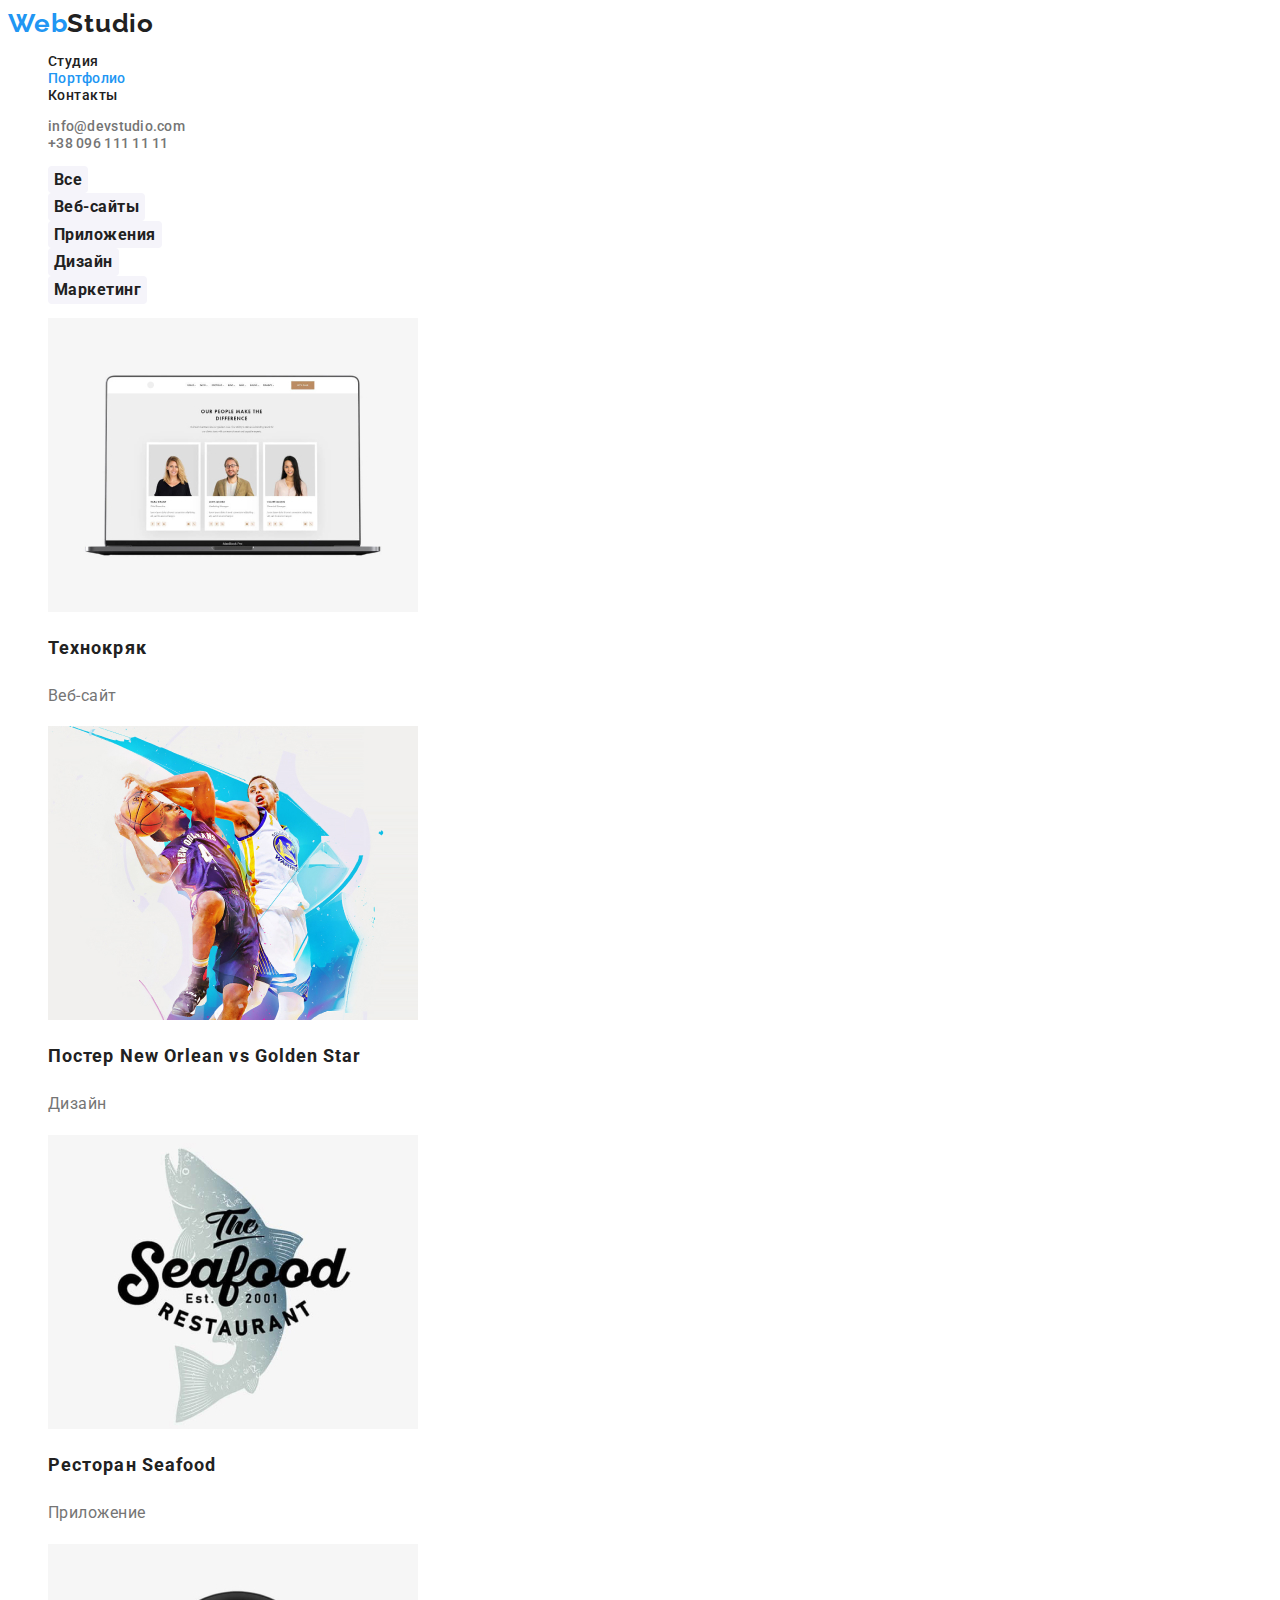
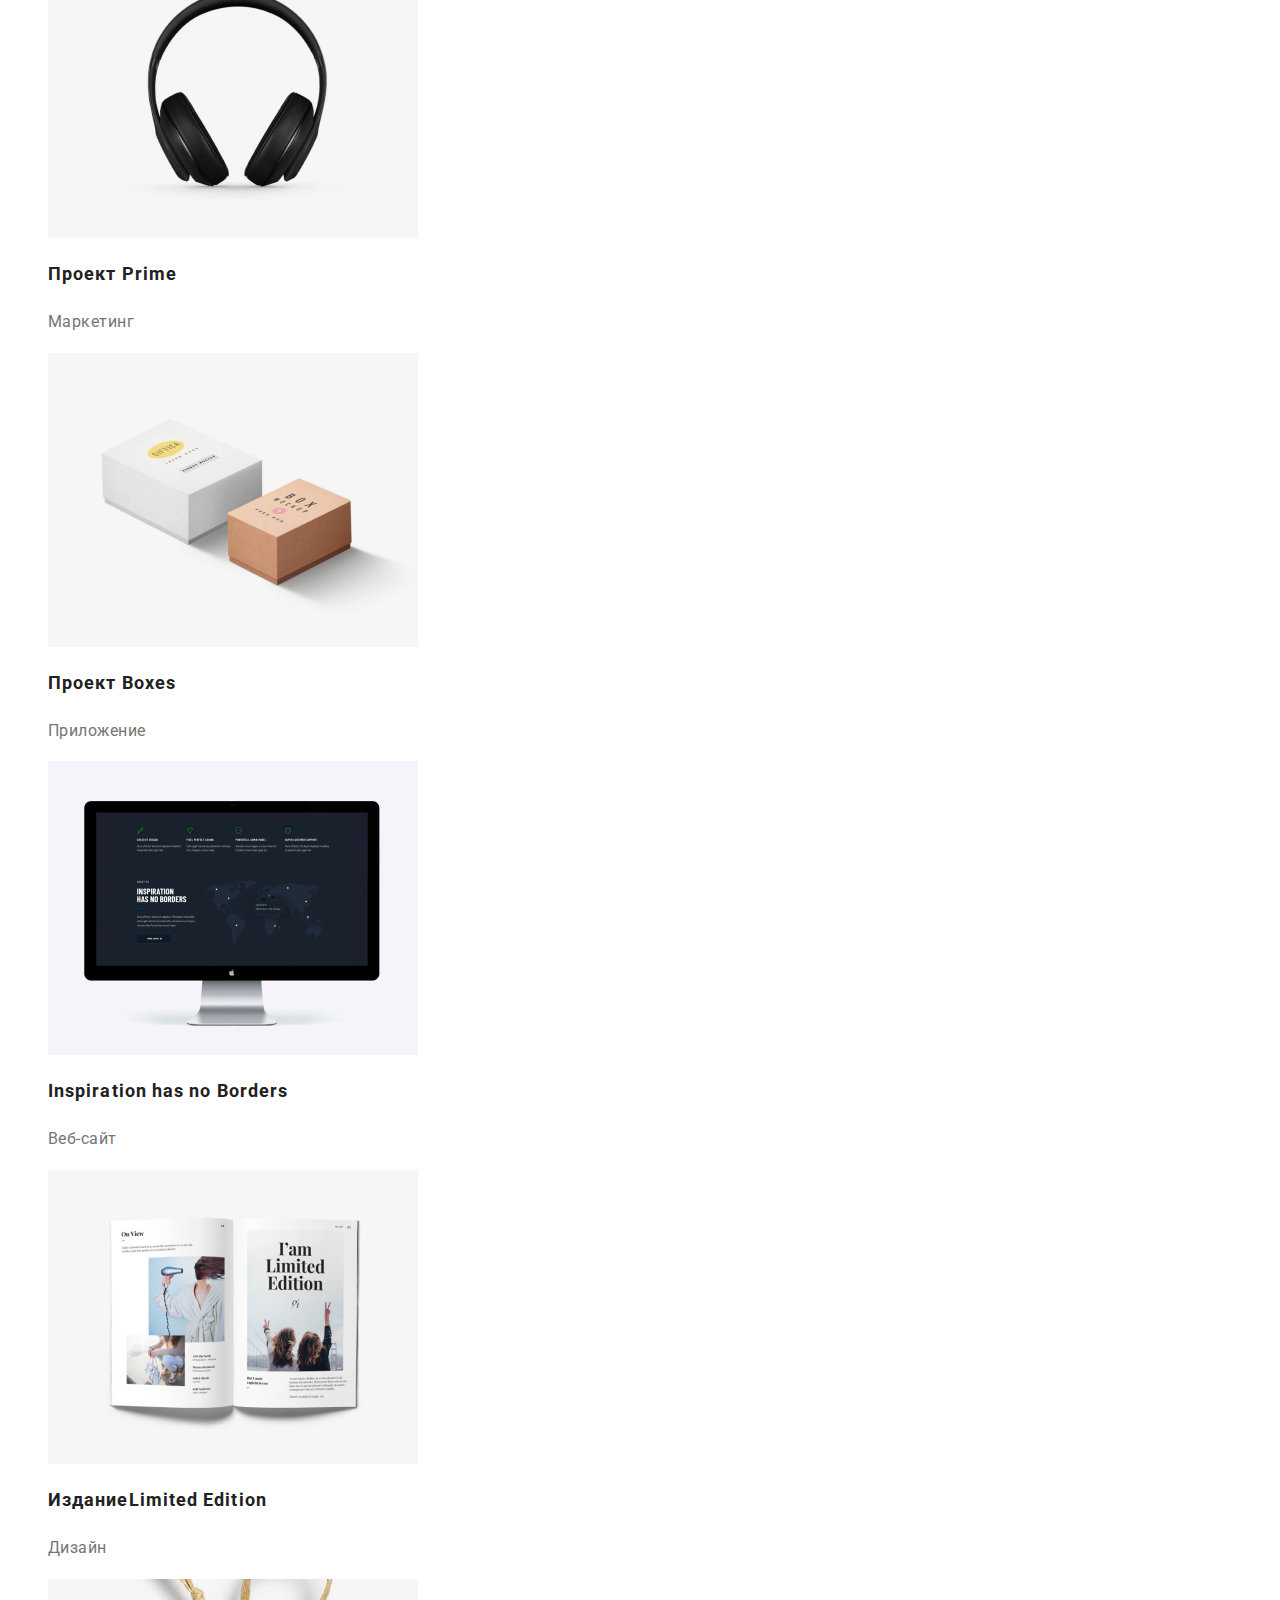
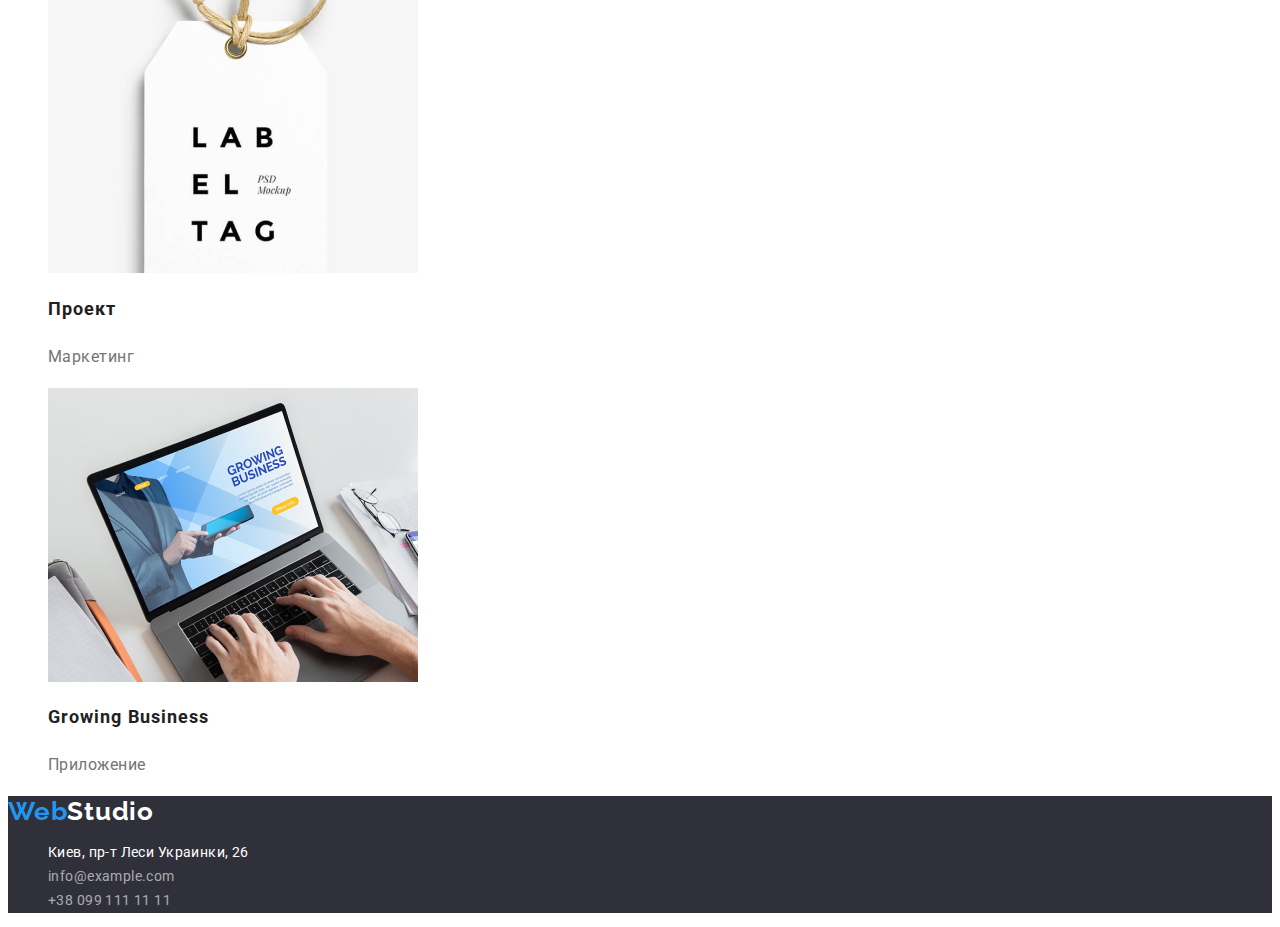
==== portfolio.html @ b502baa6 "Перенесення з минулого проекту" ====
<!DOCTYPE html>
<html lang="en">
<head>
    <meta charset="UTF-8">
    <meta http-equiv="X-UA-Compatible" content="IE=edge">
    <meta name="viewport" content="width=device-width, initial-scale=1.0">
    <title>Document</title>
    <link rel="stylesheet" href="./css/styles.css">
    <link rel="preconnect" href="https://fonts.googleapis.com">
    <link rel="preconnect" href="https://fonts.gstatic.com" crossorigin>
    <link href="https://fonts.googleapis.com/css2?family=Raleway:wght@700&family=Roboto:wght@400;500;700;900&display=swap"
        rel="stylesheet">
</head>
<body>
    <!-- HEADER -->
    <header>
        <nav>
            <a href="" lang="en" class="logo link">Web<span class="studio">Studio</span></a>
            <ul class="list">
                <li><a href="./index.html" class="nav-link link ">Студия</a></li>
                <li><a href="" class="nav-link active link">Портфолио</a></li>
                <li><a href="" class="nav-link link">Контакты</a></li>
            </ul>
        </nav>
        <ul class="list">
            <li><a href="mailto:info@devstudio.com" lang="en" class="info link">info@devstudio.com</a></li>
            <li><a href="tel:+380961111111" class="info link">+38 096 111 11 11</a></li>
        </ul>
    </header>

    <!-- MAIN -->
    <main>
        <!-- PORTFOLIO -->
        <section class="portfolio">
            <h1 hidden>Portfolio</h1>
             <ul class="list">
                <li><button type="button" class="button" >Все</button></li>
                <li><button type="button" class="button">Веб-сайты</button></li>
                <li><button type="button" class="button">Приложения</button></li>
                <li><button type="button" class="button">Дизайн</button></li>
                <li><button type="button" class="button">Маркетинг</button></li>
             </ul>
             <ul class="list">
                 <li>
                     <a href="" class="link" > 
                        <img src="./images/portfolio1.jpg" alt="Технокряк" width="370">
                        <h2 class="portfolio-header">Технокряк</h2>
                        <p class="portfolio-text">Веб-сайт</p> 
                    </a>
                </li>
                <li>
                    <a href="" class="link">
                        <img src="./images/portfolio2.jpg" alt="Постер New Orlean vs Golden Star" width="370">
                        <h2 class="portfolio-header">Постер <span lang="en">New Orlean vs Golden Star</span></h2>
                        <p class="portfolio-text">Дизайн</p>
                    </a>
                </li>
                <li>
                    <a href="" class="link">
                        <img src="./images/portfolio3.jpg" alt="Ресторан Seafood" width="370">
                        <h2 class="portfolio-header">Ресторан <span lang="en">Seafood</span></h2>
                        <p class="portfolio-text">Приложение</p>
                    </a>
                </li>
                <li>
                    <a href="" class="link">
                        <img src="./images/portfolio4.jpg" alt="Проект Prime " width="370">
                        <h2 class="portfolio-header">Проект <span lang="en">Prime</span></h2>
                        <p class="portfolio-text">Маркетинг</p>
                    </a>
                </li>
                <li>
                    <a href=""class="link">
                        <img src="./images/portfolio5.jpg" alt="Проект Boxes" width="370">
                        <h2 class="portfolio-header">Проект <span lang="en">Boxes</span></h2>
                        <p class="portfolio-text">Приложение</p>
                    </a>
                </li>
                <li>
                    <a href="" class="link">
                        <img src="./images/portfolio6.jpg" lang="en" alt="Inspiration has no Borders" width="370">
                        <h2 class="portfolio-header">Inspiration has no Borders</h2>
                        <p class="portfolio-text">Веб-сайт</p>
                    </a>
                </li>
                <li>
                    <a href="" class="link">
                        <img src="./images/portfolio7.jpg" alt="Издание Limited Edition" width="370">
                        <h2 class="portfolio-header"> Издание<span lang="en">Limited Edition</span></h2>
                        <p class="portfolio-text">Дизайн</p>
                    </a>
                </li>
                <li>
                    <a href="" class="link">
                        <img src="./images/portfolio8.jpg" alt="Проект LAB</span>" width="370">
                        <h2 class="portfolio-header">Проект <span lang="en"></h2>
                        <p class="portfolio-text">Маркетинг</p>
                    </a>
                </li>
                <li>
                    <a href="" class="link">
                        <img src="./images/portfolio9.jpg" lang="en" alt="Growing Business" width="370">
                        <h2 class="portfolio-header">Growing Business</h2>
                        <p class="portfolio-text">Приложение</p>
                    </a>
                </li>
                 
                 
             </ul>
        </section>
    </main>

<!-- FOOTER -->
    <footer>
        <a href="" lang="en" class="logo link">Web<span class="studio-bottom">Studio</span></a>
        <address>
            <ul class="list">
                <li><a href="" class="footer-link address link">Киев, пр-т Леси Украинки, 26</a></li>
                <li><a href="mailto:info@example.com" class="footer-link link">info@example.com</a></li>
                <li><a href="tel:+380991111111" class="footer-link link">+38 099 111 11 11</a></li>
            </ul>
        </address>
    </footer>
</body>
</html>
---- css/styles.css ----
:root{
    --headers-text:#212121;
    --main-text:#757575;
    --accent-text:#2196F3;
    --main-background:#FFFFFF;
    --white-header:#FFFFFF;
    --background-accent:#2F303A;
    --background-grey:#F5F4FA;
    --grey:rgba(255, 255, 255, 0.6);
}
body{
font-family: 'Roboto',sans-serif;
color: var(--main-text);
background-color: var(--main-background);
font-size: 14px;
}
.list{
list-style: none;
}
.link{
text-decoration: none;
}

/* Header */
.logo{
font-family: 'Raleway',sans-serif;
font-weight: 700;
font-size: 26px;
line-height: 1.19;
text-decoration: none;
letter-spacing: 0.03em;
color: var(--accent-text);

}
.studio{
    color: var(--headers-text);
}
.nav-link{
    color: var(--headers-text);
    font-weight: 500;
    font-size: 14px;
    line-height: 1.14;
    letter-spacing: 0.03em;
}
.nav-link:hover,
.nav-link:focus
{
    color: var(--accent-text);
}
.info{
color: inherit;
font-weight: 500;
line-height: 1.14;
letter-spacing: 0.02em;
}
.info:hover,
.info:focus {
    color: var(--accent-text);
}
.active{
    color: var(--accent-text);
}

/* Hero */
.hero{
    background-color: var(--background-accent);
}
.hero-title{
font-weight: 900;
font-size: 44px;
line-height: 1.36;
color: var(--white-header);

text-align: center;
letter-spacing: 0.06em;
text-transform: uppercase;
}

.button-hero{
color:var(--white-header) ;
background: var(--accent-text);
box-shadow: 0px 4px 4px rgba(0, 0, 0, 0.15);
border-radius: 4px;
border-color: var(--white-header);
cursor:pointer;
font-family: inherit;

font-weight: 700;
font-size: 16px;
line-height: 1.8;
}
/* Features*/
.features-header{
font-weight: 700;
line-height: 16px;
text-transform: uppercase;
color: var(--headers-text);
letter-spacing: 0.03em;
font-size: 14px;
}
.features-text{

line-height: 1.7;
letter-spacing: 0.03em;
}
/* header */
.header{
    font-weight: 700;
    font-size: 36px;
    line-height: 1.17;
    text-align: center;
    color: var(--headers-text);
    letter-spacing: 0.03em;
}
/* Occupation */


/* Team */
.team{
    background-color: var(--background-grey);
}
.team-name{
font-weight: 500;
font-size: 16px;
line-height: 1.19;
color: var(--headers-text);
letter-spacing: 0.03em;
}
.team-text{
font-size: 16px;
line-height: 1.19;
letter-spacing: 0.03em;
color: var(--main-text);
}
.team-icon{
    background-color: var(--main-background);
}
/* FOOTER */
footer{
background-color: var(--background-accent)
}
.footer-link{
    font-weight: 400;
    line-height: 1.7;
    color: inherit;
    font-family: 'Roboto';
    font-style: normal;
    letter-spacing: 0.03em;
    color: var(--grey);
}
.footer-link:hover,
.footer-link:focus{
color: var(--accent-text);
}
 .address{
     color: var(--white-header);
 }
 .studio-bottom{
     color: var(--white-header);
 }
 





 /* PORTFOLIO HTML */

 /* PORTFOLIO */
 .button{
    font-weight: 700;
    font-size: 16px;
    line-height: 1.6;
    color: var(--headers-text);
    background-color: var(--main-background);
    border: none;
    background-color: var(--background-grey);
    border-radius: 4px;
    cursor: pointer;
    letter-spacing: 0.03em;
    font-family: inherit;
 }
 .button:hover,
 button:focus
 {
     color: var(--white-header);
     background-color: var(--accent-text);

 }
 .portfolio-header{
    font-weight: 700;
    font-size: 18px;
    line-height: 2.0;
    letter-spacing: 0.06em;
    color: var(--headers-text);
 }
 .portfolio-text{
    font-size: 16px;
    line-height: 1.8;
    color: var(--main-text);
    letter-spacing: 0.03em;
 }
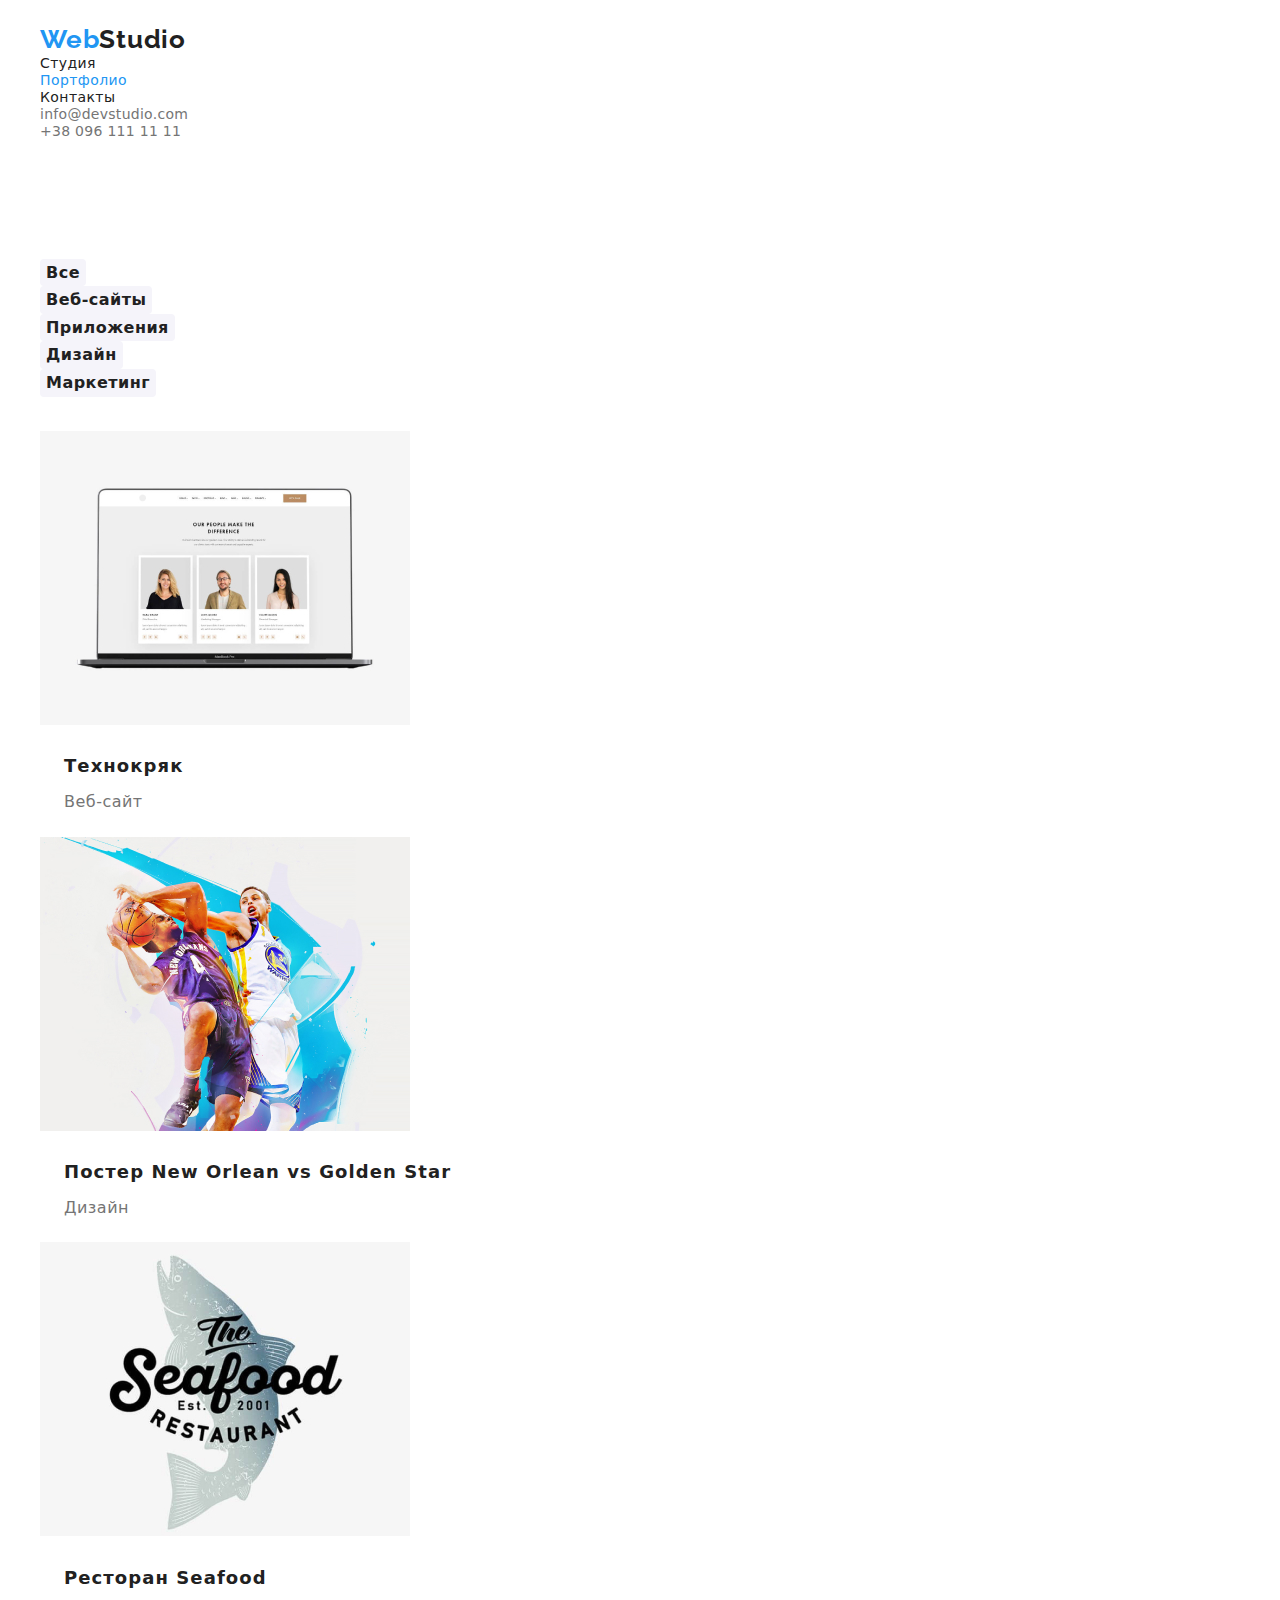
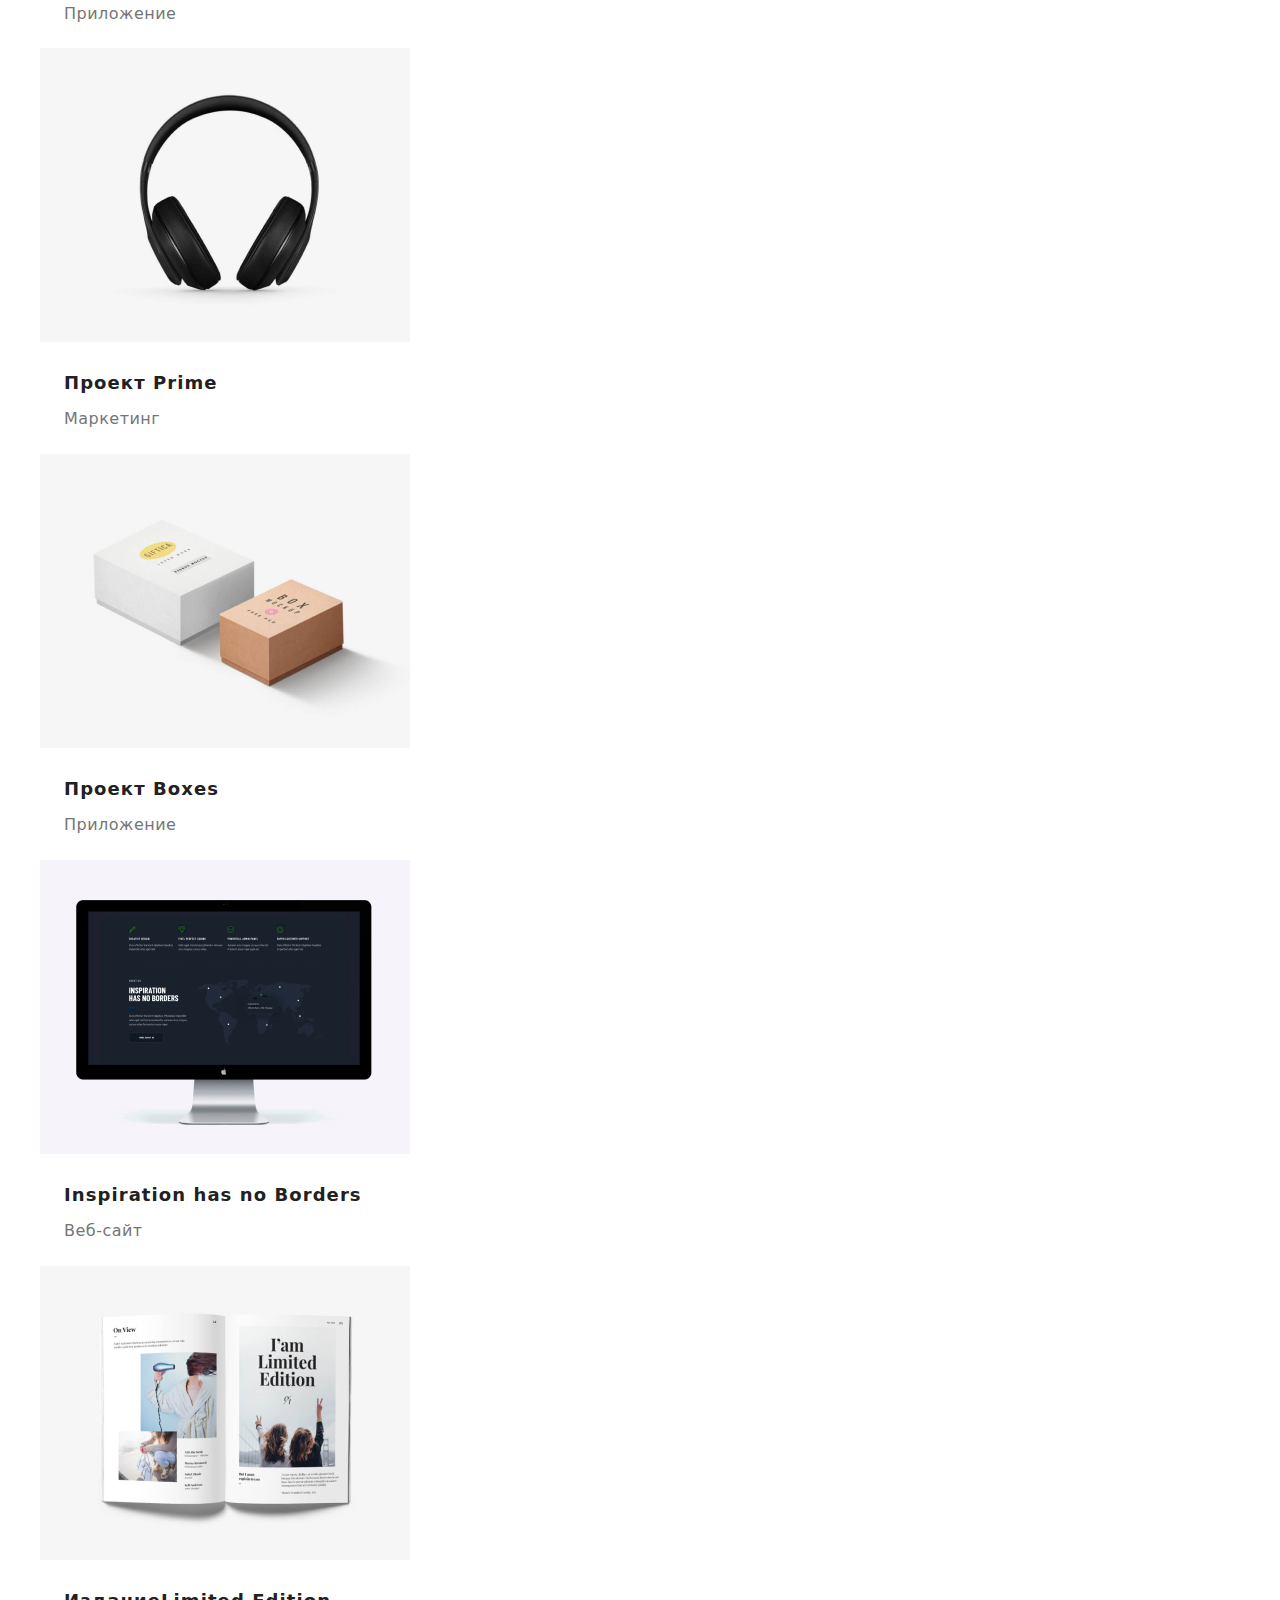
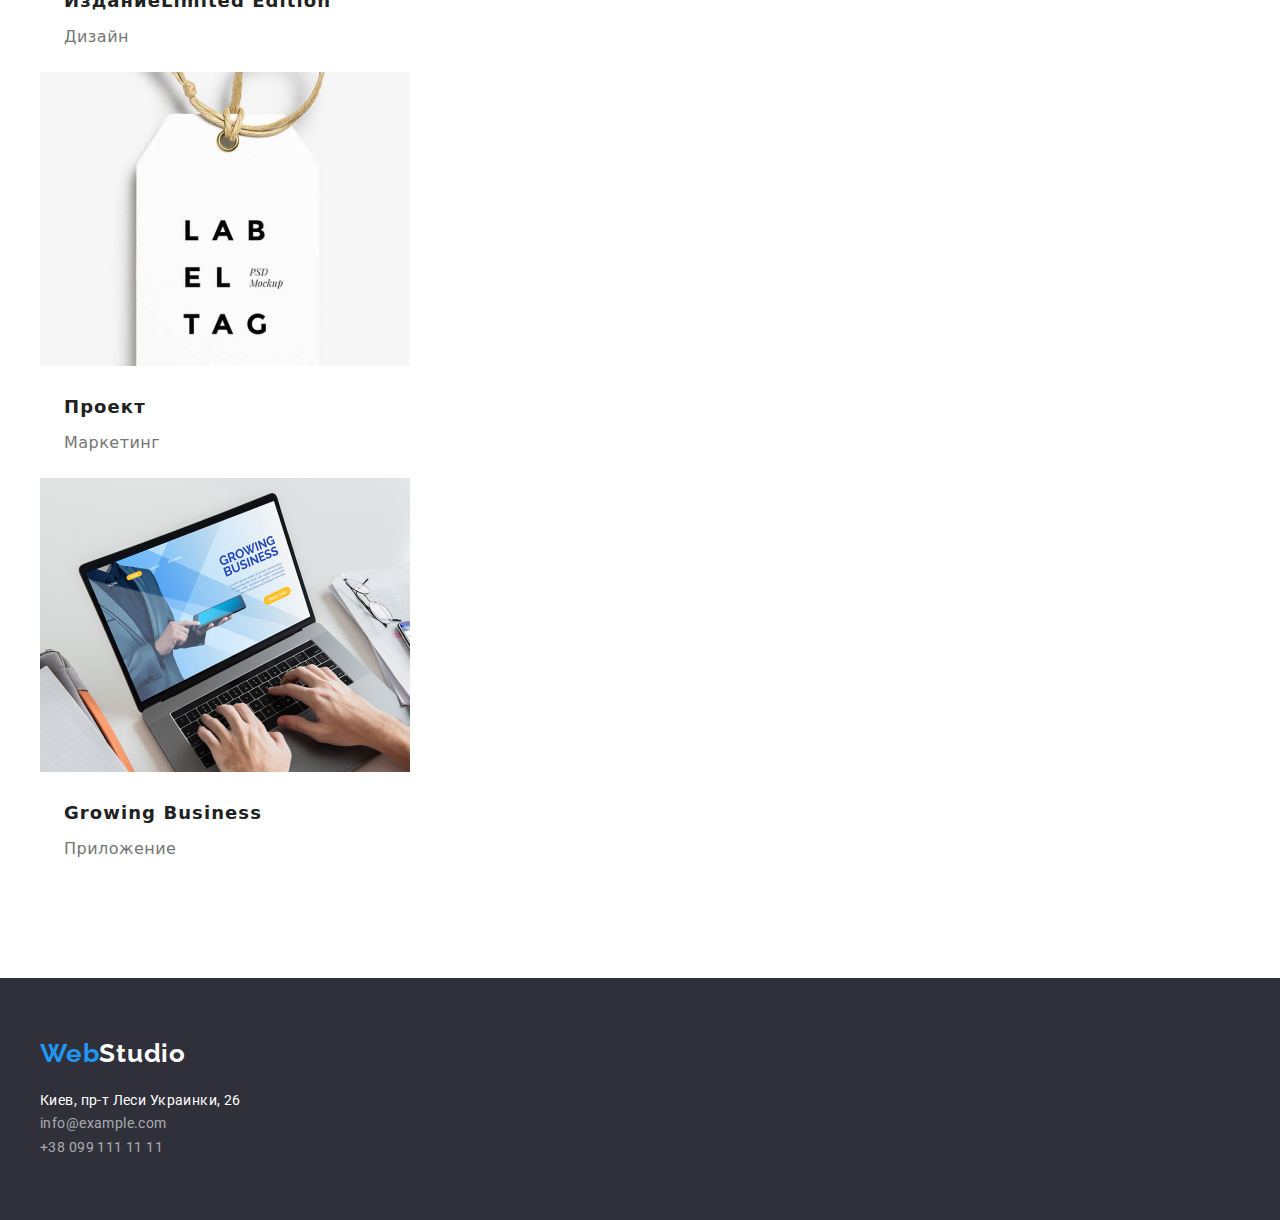
==== commit 8d68ea46: "Додала margin i padding" ====
--- a/portfolio.html
+++ b/portfolio.html
@@ -10,11 +10,13 @@
     <link rel="preconnect" href="https://fonts.gstatic.com" crossorigin>
     <link href="https://fonts.googleapis.com/css2?family=Raleway:wght@700&family=Roboto:wght@400;500;700;900&display=swap"
         rel="stylesheet">
+     <link rel="stylesheet" href="https://cdnjs.cloudflare.com/ajax/libs/modern-normalize/1.1.0/modern-normalize.min.css">
 </head>
 <body>
     <!-- HEADER -->
     <header>
-        <nav>
+        <div class="container header-container">
+            <nav>
             <a href="" lang="en" class="logo link">Web<span class="studio">Studio</span></a>
             <ul class="list">
                 <li><a href="./index.html" class="nav-link link ">Студия</a></li>
@@ -26,14 +28,16 @@
             <li><a href="mailto:info@devstudio.com" lang="en" class="info link">info@devstudio.com</a></li>
             <li><a href="tel:+380961111111" class="info link">+38 096 111 11 11</a></li>
         </ul>
+        </div>
     </header>
 
     <!-- MAIN -->
     <main>
         <!-- PORTFOLIO -->
         <section class="portfolio">
-            <h1 hidden>Portfolio</h1>
-             <ul class="list">
+            <div class="container section-top section-bottom">
+                <h1 hidden>Portfolio</h1>
+             <ul class="list buttons">
                 <li><button type="button" class="button" >Все</button></li>
                 <li><button type="button" class="button">Веб-сайты</button></li>
                 <li><button type="button" class="button">Приложения</button></li>
@@ -43,63 +47,63 @@
              <ul class="list">
                  <li>
                      <a href="" class="link" > 
-                        <img src="./images/portfolio1.jpg" alt="Технокряк" width="370">
+                        <img src="./images/portfolio1.jpg" alt="Технокряк" width="370" class="portfolio-img">
                         <h2 class="portfolio-header">Технокряк</h2>
                         <p class="portfolio-text">Веб-сайт</p> 
                     </a>
                 </li>
                 <li>
                     <a href="" class="link">
-                        <img src="./images/portfolio2.jpg" alt="Постер New Orlean vs Golden Star" width="370">
+                        <img src="./images/portfolio2.jpg" alt="Постер New Orlean vs Golden Star" width="370" class="portfolio-img">
                         <h2 class="portfolio-header">Постер <span lang="en">New Orlean vs Golden Star</span></h2>
                         <p class="portfolio-text">Дизайн</p>
                     </a>
                 </li>
                 <li>
                     <a href="" class="link">
-                        <img src="./images/portfolio3.jpg" alt="Ресторан Seafood" width="370">
+                        <img src="./images/portfolio3.jpg" alt="Ресторан Seafood" width="370" class="portfolio-img">
                         <h2 class="portfolio-header">Ресторан <span lang="en">Seafood</span></h2>
                         <p class="portfolio-text">Приложение</p>
                     </a>
                 </li>
                 <li>
                     <a href="" class="link">
-                        <img src="./images/portfolio4.jpg" alt="Проект Prime " width="370">
+                        <img src="./images/portfolio4.jpg" alt="Проект Prime " width="370" class="portfolio-img">
                         <h2 class="portfolio-header">Проект <span lang="en">Prime</span></h2>
                         <p class="portfolio-text">Маркетинг</p>
                     </a>
                 </li>
                 <li>
                     <a href=""class="link">
-                        <img src="./images/portfolio5.jpg" alt="Проект Boxes" width="370">
+                        <img src="./images/portfolio5.jpg" alt="Проект Boxes" width="370" class="portfolio-img">
                         <h2 class="portfolio-header">Проект <span lang="en">Boxes</span></h2>
                         <p class="portfolio-text">Приложение</p>
                     </a>
                 </li>
                 <li>
                     <a href="" class="link">
-                        <img src="./images/portfolio6.jpg" lang="en" alt="Inspiration has no Borders" width="370">
+                        <img src="./images/portfolio6.jpg" lang="en" alt="Inspiration has no Borders" width="370" class="portfolio-img">
                         <h2 class="portfolio-header">Inspiration has no Borders</h2>
                         <p class="portfolio-text">Веб-сайт</p>
                     </a>
                 </li>
                 <li>
                     <a href="" class="link">
-                        <img src="./images/portfolio7.jpg" alt="Издание Limited Edition" width="370">
+                        <img src="./images/portfolio7.jpg" alt="Издание Limited Edition" width="370" class="portfolio-img">
                         <h2 class="portfolio-header"> Издание<span lang="en">Limited Edition</span></h2>
                         <p class="portfolio-text">Дизайн</p>
                     </a>
                 </li>
                 <li>
                     <a href="" class="link">
-                        <img src="./images/portfolio8.jpg" alt="Проект LAB</span>" width="370">
+                        <img src="./images/portfolio8.jpg" alt="Проект LAB</span>" width="370" class="portfolio-img">
                         <h2 class="portfolio-header">Проект <span lang="en"></h2>
                         <p class="portfolio-text">Маркетинг</p>
                     </a>
                 </li>
                 <li>
                     <a href="" class="link">
-                        <img src="./images/portfolio9.jpg" lang="en" alt="Growing Business" width="370">
+                        <img src="./images/portfolio9.jpg" lang="en" alt="Growing Business" width="370" class="portfolio-img">
                         <h2 class="portfolio-header">Growing Business</h2>
                         <p class="portfolio-text">Приложение</p>
                     </a>
@@ -107,19 +111,22 @@
                  
                  
              </ul>
+            </div>
         </section>
     </main>
 
 <!-- FOOTER -->
     <footer>
-        <a href="" lang="en" class="logo link">Web<span class="studio-bottom">Studio</span></a>
+        <div class="container small-container">
+            <a href="" lang="en" class="logo logo-bottom link">Web<span class="studio-bottom">Studio</span></a>
         <address>
-            <ul class="list">
+            <ul class="list footer-list">
                 <li><a href="" class="footer-link address link">Киев, пр-т Леси Украинки, 26</a></li>
                 <li><a href="mailto:info@example.com" class="footer-link link">info@example.com</a></li>
                 <li><a href="tel:+380991111111" class="footer-link link">+38 099 111 11 11</a></li>
             </ul>
         </address>
+        </div>
     </footer>
 </body>
 </html>--- a/css/styles.css
+++ b/css/styles.css
@@ -1,204 +1,270 @@
-:root{
-    --headers-text:#212121;
-    --main-text:#757575;
-    --accent-text:#2196F3;
-    --main-background:#FFFFFF;
-    --white-header:#FFFFFF;
-    --background-accent:#2F303A;
-    --background-grey:#F5F4FA;
-    --grey:rgba(255, 255, 255, 0.6);
-}
-body{
-font-family: 'Roboto',sans-serif;
-color: var(--main-text);
-background-color: var(--main-background);
-font-size: 14px;
-}
-.list{
-list-style: none;
-}
-.link{
-text-decoration: none;
-}
-
+:root {
+  --headers-text: #212121;
+  --main-text: #757575;
+  --accent-text: #2196f3;
+  --main-background: #ffffff;
+  --white-header: #ffffff;
+  --background-accent: #2f303a;
+  --background-grey: #f5f4fa;
+  --grey: rgba(255, 255, 255, 0.6);
+}
+body {
+  font-family: "Roboto", sans-serif;
+  color: var(--main-text);
+  background-color: var(--main-background);
+  font-size: 14px;
+}
+h1,
+h2,
+h3,
+h4,
+h5,
+h6,
+p,
+ul {
+  margin: 0;
+  padding: 0;
+}
+.list {
+  list-style: none;
+}
+.link {
+  text-decoration: none;
+}
+.container {
+  margin: 0 auto;
+  width: 1200px;
+}
+.section-padding {
+  padding-bottom: 200px;
+  padding-top: 200px;
+}
+.section-top {
+  padding-top: 94px;
+}
+.section-bottom {
+  padding-bottom: 94px;
+}
 /* Header */
-.logo{
-font-family: 'Raleway',sans-serif;
-font-weight: 700;
-font-size: 26px;
-line-height: 1.19;
-text-decoration: none;
-letter-spacing: 0.03em;
-color: var(--accent-text);
-
-}
-.studio{
-    color: var(--headers-text);
-}
-.nav-link{
-    color: var(--headers-text);
-    font-weight: 500;
-    font-size: 14px;
-    line-height: 1.14;
-    letter-spacing: 0.03em;
+.header-container {
+  margin-top: 24px;
+  margin-bottom: 25px;
+}
+.logo {
+  font-family: "Raleway", sans-serif;
+  font-weight: 700;
+  font-size: 26px;
+  line-height: 1.19;
+  text-decoration: none;
+  letter-spacing: 0.03em;
+  color: var(--accent-text);
+}
+.studio {
+  color: var(--headers-text);
+}
+.nav-link {
+  color: var(--headers-text);
+  font-weight: 500;
+  font-size: 14px;
+  line-height: 1.14;
+  letter-spacing: 0.03em;
 }
 .nav-link:hover,
-.nav-link:focus
-{
-    color: var(--accent-text);
-}
-.info{
-color: inherit;
-font-weight: 500;
-line-height: 1.14;
-letter-spacing: 0.02em;
+.nav-link:focus {
+  color: var(--accent-text);
+}
+.info {
+  color: inherit;
+  font-weight: 500;
+  line-height: 1.14;
+  letter-spacing: 0.02em;
 }
 .info:hover,
 .info:focus {
-    color: var(--accent-text);
-}
-.active{
-    color: var(--accent-text);
+  color: var(--accent-text);
+}
+.active {
+  color: var(--accent-text);
 }
 
 /* Hero */
-.hero{
-    background-color: var(--background-accent);
-}
-.hero-title{
-font-weight: 900;
-font-size: 44px;
-line-height: 1.36;
-color: var(--white-header);
-
-text-align: center;
-letter-spacing: 0.06em;
-text-transform: uppercase;
-}
-
-.button-hero{
-color:var(--white-header) ;
-background: var(--accent-text);
-box-shadow: 0px 4px 4px rgba(0, 0, 0, 0.15);
-border-radius: 4px;
-border-color: var(--white-header);
-cursor:pointer;
-font-family: inherit;
-
-font-weight: 700;
-font-size: 16px;
-line-height: 1.8;
+.hero {
+  background-color: var(--background-accent);
+  text-align: center;
+}
+.hero-title {
+  padding-bottom: 30px;
+
+  font-weight: 900;
+  font-size: 44px;
+  line-height: 1.36;
+  color: var(--white-header);
+
+  text-align: center;
+  letter-spacing: 0.06em;
+  text-transform: uppercase;
+}
+
+.button-hero {
+  min-width: 200px;
+  padding: 10px 32px;
+
+  text-align: center;
+
+  color: var(--white-header);
+  background: var(--accent-text);
+  box-shadow: 0px 4px 4px rgba(0, 0, 0, 0.15);
+  border-radius: 4px;
+  border-color: transparent;
+  cursor: pointer;
+  font-family: inherit;
+
+  font-weight: 700;
+  font-size: 16px;
+  line-height: 1.8;
 }
 /* Features*/
-.features-header{
-font-weight: 700;
-line-height: 16px;
-text-transform: uppercase;
-color: var(--headers-text);
-letter-spacing: 0.03em;
-font-size: 14px;
-}
-.features-text{
-
-line-height: 1.7;
-letter-spacing: 0.03em;
+.features-header {
+  margin-bottom: 10px;
+
+  font-weight: 700;
+  line-height: 16px;
+  text-transform: uppercase;
+  color: var(--headers-text);
+  letter-spacing: 0.03em;
+  font-size: 14px;
+}
+.features-text {
+  line-height: 1.7;
+  letter-spacing: 0.03em;
 }
 /* header */
-.header{
-    font-weight: 700;
-    font-size: 36px;
-    line-height: 1.17;
-    text-align: center;
-    color: var(--headers-text);
-    letter-spacing: 0.03em;
+.header {
+  font-weight: 700;
+  font-size: 36px;
+  line-height: 1.17;
+  text-align: center;
+  color: var(--headers-text);
+  letter-spacing: 0.03em;
 }
 /* Occupation */
-
+.occupation-header {
+  margin-bottom: 50px;
+}
 
 /* Team */
-.team{
-    background-color: var(--background-grey);
-}
-.team-name{
-font-weight: 500;
-font-size: 16px;
-line-height: 1.19;
-color: var(--headers-text);
-letter-spacing: 0.03em;
-}
-.team-text{
-font-size: 16px;
-line-height: 1.19;
-letter-spacing: 0.03em;
-color: var(--main-text);
-}
-.team-icon{
-    background-color: var(--main-background);
+.comand-header {
+  margin-bottom: 50px;
+}
+.team {
+  background-color: var(--background-grey);
+}
+.team-name {
+  margin-bottom: 10px;
+  font-weight: 500;
+  font-size: 16px;
+  line-height: 1.19;
+  color: var(--headers-text);
+  letter-spacing: 0.03em;
+}
+.team-text {
+  padding-bottom: 30px;
+
+  font-size: 16px;
+  line-height: 1.19;
+  letter-spacing: 0.03em;
+  color: var(--main-text);
+}
+
+.team-icon {
+  text-align: center;
+  background-color: var(--main-background);
+  box-shadow: 0px 1px 3px rgba(0, 0, 0, 0.12), 0px 1px 1px rgba(0, 0, 0, 0.14),
+    0px 2px 1px rgba(0, 0, 0, 0.2);
+  border-radius: 0px 0px 4px 4px;
+}
+.team-icon > img {
+  margin-bottom: 30px;
 }
 /* FOOTER */
-footer{
-background-color: var(--background-accent)
-}
-.footer-link{
-    font-weight: 400;
-    line-height: 1.7;
-    color: inherit;
-    font-family: 'Roboto';
-    font-style: normal;
-    letter-spacing: 0.03em;
-    color: var(--grey);
-}
+footer {
+  background-color: var(--background-accent);
+}
+.small-container {
+  padding-top: 60px;
+  padding-bottom: 60px;
+}
+.logo-bottom {
+  display: inline-block;
+  margin-bottom: 20px;
+}
+.footer-link {
+  font-weight: 400;
+  line-height: 1.7;
+  color: inherit;
+  font-family: "Roboto";
+  font-style: normal;
+  letter-spacing: 0.03em;
+  color: var(--grey);
+}
+footer-list:not(:last-child) {
+  margin-bottom: 9px;
+}
+
 .footer-link:hover,
-.footer-link:focus{
-color: var(--accent-text);
-}
- .address{
-     color: var(--white-header);
- }
- .studio-bottom{
-     color: var(--white-header);
- }
- 
-
-
-
-
-
- /* PORTFOLIO HTML */
-
- /* PORTFOLIO */
- .button{
-    font-weight: 700;
-    font-size: 16px;
-    line-height: 1.6;
-    color: var(--headers-text);
-    background-color: var(--main-background);
-    border: none;
-    background-color: var(--background-grey);
-    border-radius: 4px;
-    cursor: pointer;
-    letter-spacing: 0.03em;
-    font-family: inherit;
- }
- .button:hover,
- button:focus
- {
-     color: var(--white-header);
-     background-color: var(--accent-text);
-
- }
- .portfolio-header{
-    font-weight: 700;
-    font-size: 18px;
-    line-height: 2.0;
-    letter-spacing: 0.06em;
-    color: var(--headers-text);
- }
- .portfolio-text{
-    font-size: 16px;
-    line-height: 1.8;
-    color: var(--main-text);
-    letter-spacing: 0.03em;
- }
- 
-
+.footer-link:focus {
+  color: var(--accent-text);
+}
+.address {
+  color: var(--white-header);
+}
+.studio-bottom {
+  color: var(--white-header);
+}
+
+/* PORTFOLIO HTML */
+
+/* PORTFOLIO */
+.button {
+  font-weight: 700;
+  font-size: 16px;
+  line-height: 1.6;
+  color: var(--headers-text);
+  background-color: var(--main-background);
+  border: none;
+  background-color: var(--background-grey);
+  border-radius: 4px;
+  cursor: pointer;
+  letter-spacing: 0.03em;
+  font-family: inherit;
+}
+.button:hover,
+button:focus {
+  color: var(--white-header);
+  background-color: var(--accent-text);
+}
+.buttons {
+  margin-bottom: 34px;
+}
+.portfolio-header {
+  margin-left: 24px;
+  margin-bottom: 4px;
+
+  font-weight: 700;
+  font-size: 18px;
+  line-height: 2;
+  letter-spacing: 0.06em;
+  color: var(--headers-text);
+}
+.portfolio-text {
+  margin-left: 24px;
+  margin-bottom: 20px;
+
+  font-size: 16px;
+  line-height: 1.8;
+  color: var(--main-text);
+  letter-spacing: 0.03em;
+}
+.portfolio-img {
+  margin-bottom: 20px;
+}
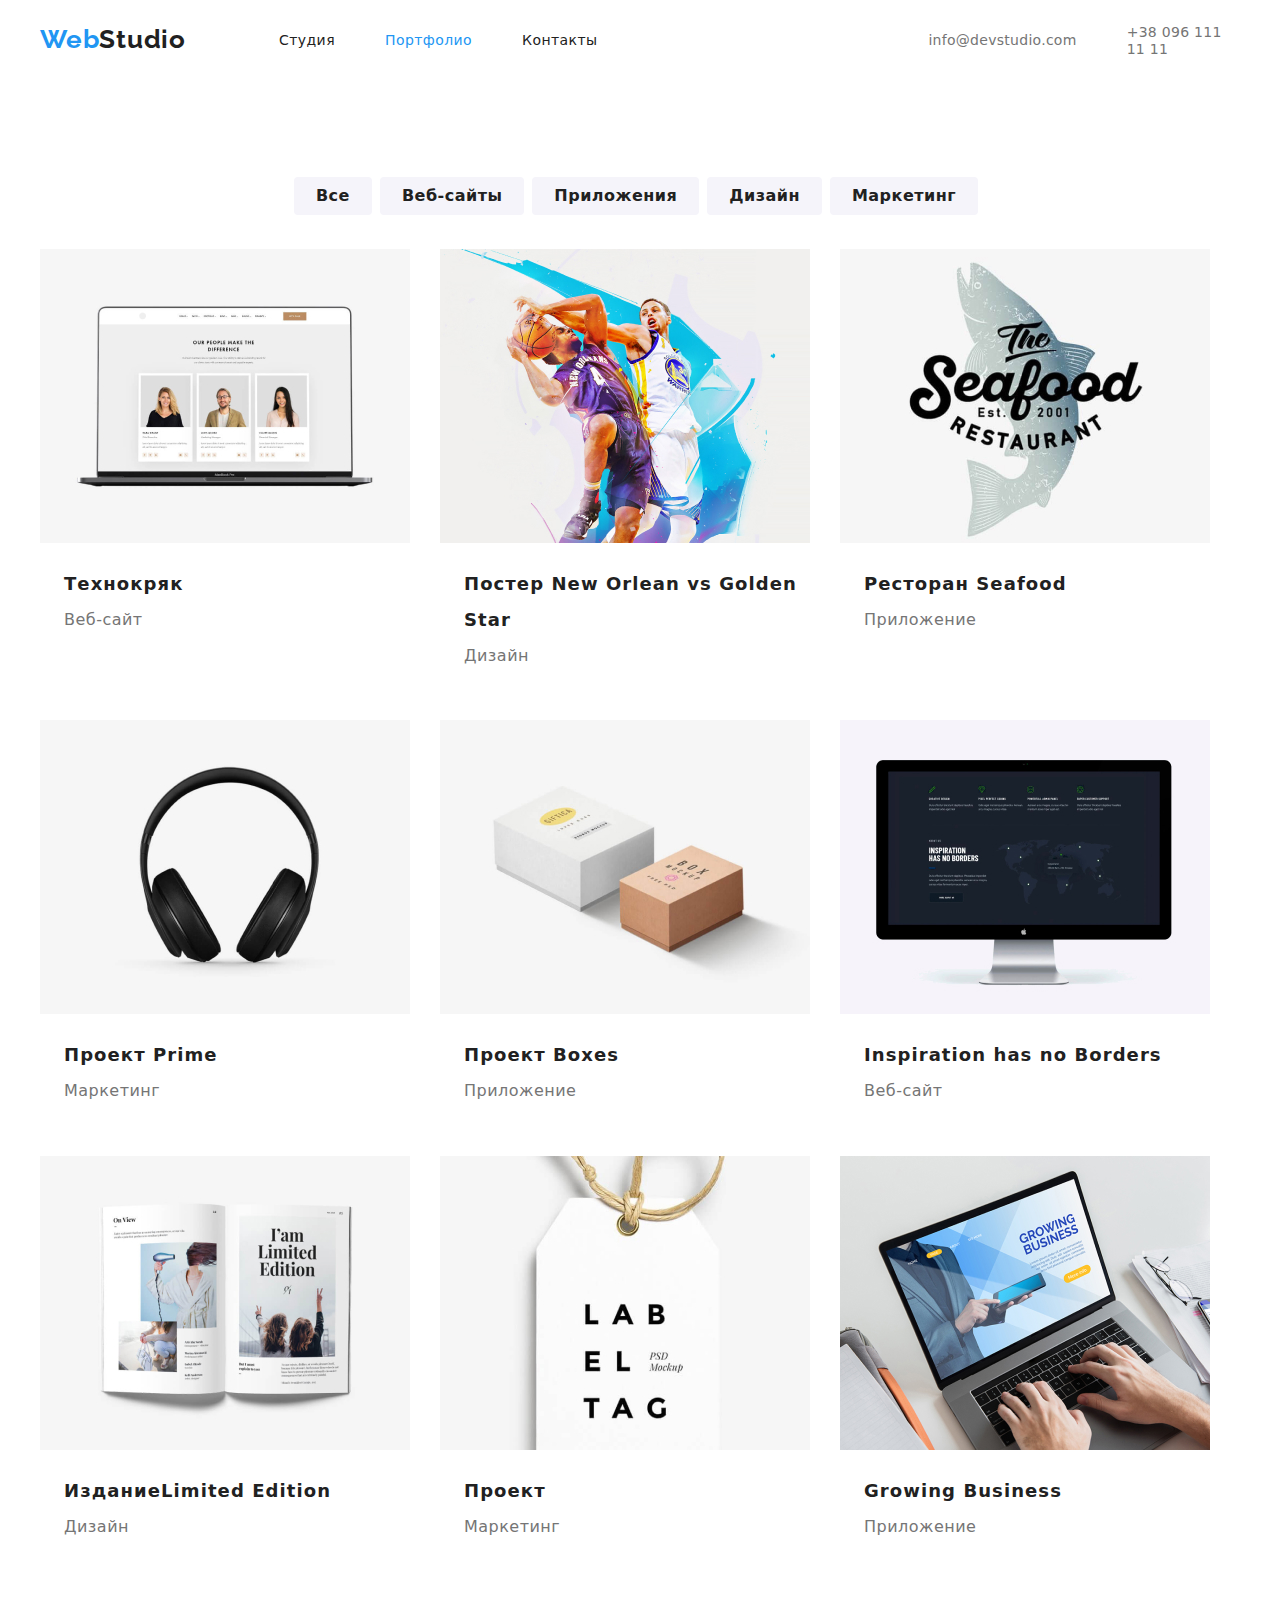
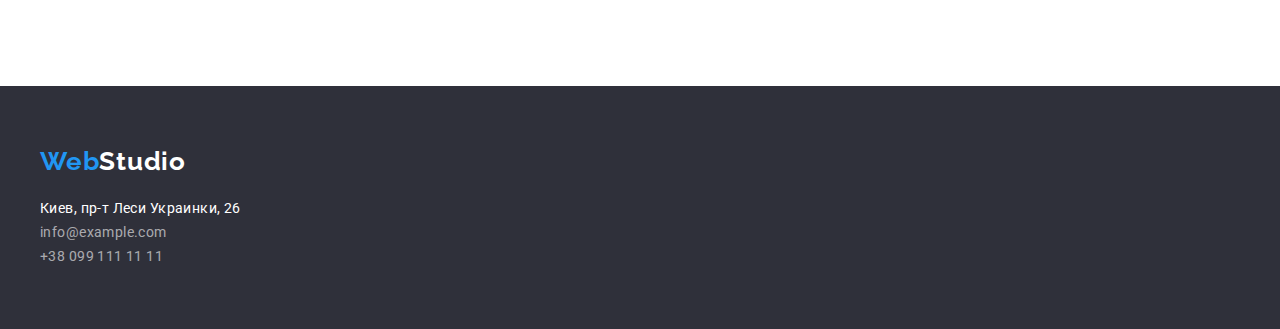
==== commit 377e7682: "Флекс контейнери розмітка" ====
--- a/portfolio.html
+++ b/portfolio.html
@@ -16,15 +16,15 @@
     <!-- HEADER -->
     <header>
         <div class="container header-container">
-            <nav>
+            <nav class="nav">
             <a href="" lang="en" class="logo link">Web<span class="studio">Studio</span></a>
-            <ul class="list">
+            <ul class="list header-list">
                 <li><a href="./index.html" class="nav-link link ">Студия</a></li>
                 <li><a href="" class="nav-link active link">Портфолио</a></li>
                 <li><a href="" class="nav-link link">Контакты</a></li>
             </ul>
         </nav>
-        <ul class="list">
+        <ul class="list header-contacts">
             <li><a href="mailto:info@devstudio.com" lang="en" class="info link">info@devstudio.com</a></li>
             <li><a href="tel:+380961111111" class="info link">+38 096 111 11 11</a></li>
         </ul>
@@ -34,8 +34,8 @@
     <!-- MAIN -->
     <main>
         <!-- PORTFOLIO -->
-        <section class="portfolio">
-            <div class="container section-top section-bottom">
+        <section class="portfolio section">
+            <div class="container ">
                 <h1 hidden>Portfolio</h1>
              <ul class="list buttons">
                 <li><button type="button" class="button" >Все</button></li>
@@ -44,64 +44,64 @@
                 <li><button type="button" class="button">Дизайн</button></li>
                 <li><button type="button" class="button">Маркетинг</button></li>
              </ul>
-             <ul class="list">
-                 <li>
+             <ul class="list portfolio-list">
+                 <li class="portfolio-item">
                      <a href="" class="link" > 
                         <img src="./images/portfolio1.jpg" alt="Технокряк" width="370" class="portfolio-img">
                         <h2 class="portfolio-header">Технокряк</h2>
                         <p class="portfolio-text">Веб-сайт</p> 
                     </a>
                 </li>
-                <li>
+                <li class="portfolio-item">
                     <a href="" class="link">
                         <img src="./images/portfolio2.jpg" alt="Постер New Orlean vs Golden Star" width="370" class="portfolio-img">
                         <h2 class="portfolio-header">Постер <span lang="en">New Orlean vs Golden Star</span></h2>
                         <p class="portfolio-text">Дизайн</p>
                     </a>
                 </li>
-                <li>
+                <li class="portfolio-item">
                     <a href="" class="link">
                         <img src="./images/portfolio3.jpg" alt="Ресторан Seafood" width="370" class="portfolio-img">
                         <h2 class="portfolio-header">Ресторан <span lang="en">Seafood</span></h2>
                         <p class="portfolio-text">Приложение</p>
                     </a>
                 </li>
-                <li>
+                <li class="portfolio-item">
                     <a href="" class="link">
                         <img src="./images/portfolio4.jpg" alt="Проект Prime " width="370" class="portfolio-img">
                         <h2 class="portfolio-header">Проект <span lang="en">Prime</span></h2>
                         <p class="portfolio-text">Маркетинг</p>
                     </a>
                 </li>
-                <li>
+                <li class="portfolio-item">
                     <a href=""class="link">
                         <img src="./images/portfolio5.jpg" alt="Проект Boxes" width="370" class="portfolio-img">
                         <h2 class="portfolio-header">Проект <span lang="en">Boxes</span></h2>
                         <p class="portfolio-text">Приложение</p>
                     </a>
                 </li>
-                <li>
+                <li class="portfolio-item">
                     <a href="" class="link">
                         <img src="./images/portfolio6.jpg" lang="en" alt="Inspiration has no Borders" width="370" class="portfolio-img">
                         <h2 class="portfolio-header">Inspiration has no Borders</h2>
                         <p class="portfolio-text">Веб-сайт</p>
                     </a>
                 </li>
-                <li>
+                <li class="portfolio-item">
                     <a href="" class="link">
                         <img src="./images/portfolio7.jpg" alt="Издание Limited Edition" width="370" class="portfolio-img">
                         <h2 class="portfolio-header"> Издание<span lang="en">Limited Edition</span></h2>
                         <p class="portfolio-text">Дизайн</p>
                     </a>
                 </li>
-                <li>
+                <li class="portfolio-item">
                     <a href="" class="link">
                         <img src="./images/portfolio8.jpg" alt="Проект LAB</span>" width="370" class="portfolio-img">
                         <h2 class="portfolio-header">Проект <span lang="en"></h2>
                         <p class="portfolio-text">Маркетинг</p>
                     </a>
                 </li>
-                <li>
+                <li class="portfolio-item">
                     <a href="" class="link">
                         <img src="./images/portfolio9.jpg" lang="en" alt="Growing Business" width="370" class="portfolio-img">
                         <h2 class="portfolio-header">Growing Business</h2>
--- a/css/styles.css
+++ b/css/styles.css
@@ -14,6 +14,7 @@
   background-color: var(--main-background);
   font-size: 14px;
 }
+/* Утилиты */
 h1,
 h2,
 h3,
@@ -31,19 +32,25 @@
 .link {
   text-decoration: none;
 }
+
 .container {
   margin: 0 auto;
-  width: 1200px;
-}
+  width: 1230px;
+  padding-left: 15px;
+  padding-right: 15px;
+}
+/* Секції */
 .section-padding {
   padding-bottom: 200px;
   padding-top: 200px;
 }
-.section-top {
-  padding-top: 94px;
-}
+
 .section-bottom {
   padding-bottom: 94px;
+}
+.section {
+  padding-bottom: 94px;
+  padding-top: 94px;
 }
 /* Header */
 .header-container {
@@ -51,6 +58,8 @@
   margin-bottom: 25px;
 }
 .logo {
+  margin-right: 93px;
+
   font-family: "Raleway", sans-serif;
   font-weight: 700;
   font-size: 26px;
@@ -61,6 +70,31 @@
 }
 .studio {
   color: var(--headers-text);
+}
+.header-list {
+  display: flex;
+  align-items: center;
+}
+.header-list > li:not(:last-child) {
+  margin-right: 50px;
+}
+.header-list > li:last-child {
+  margin-right: auto;
+}
+.header-contacts {
+  display: flex;
+  align-items: center;
+  margin-left: 331px;
+}
+.header-contacts > li:not(:last-child) {
+  margin-right: 50px;
+}
+
+.header-container {
+  display: flex;
+}
+.nav {
+  display: flex;
 }
 .nav-link {
   color: var(--headers-text);
@@ -138,6 +172,16 @@
   line-height: 1.7;
   letter-spacing: 0.03em;
 }
+.features-list {
+  display: flex;
+}
+.features-item {
+  width: calc((100%-3 * 30px) / 4);
+  margin-right: 30px;
+}
+.features-item:last-child {
+  margin-right: 0;
+}
 /* header */
 .header {
   font-weight: 700;
@@ -151,7 +195,14 @@
 .occupation-header {
   margin-bottom: 50px;
 }
-
+.occupation-list {
+  display: flex;
+  flex-wrap: wrap;
+}
+
+.occupation-item:not(:last-child) {
+  margin-right: 30px;
+}
 /* Team */
 .comand-header {
   margin-bottom: 50px;
@@ -159,6 +210,10 @@
 .team {
   background-color: var(--background-grey);
 }
+.team-list {
+  display: flex;
+  flex-wrap: wrap;
+}
 .team-name {
   margin-bottom: 10px;
   font-weight: 500;
@@ -177,11 +232,16 @@
 }
 
 .team-icon {
+  width: 270px;
+
   text-align: center;
   background-color: var(--main-background);
   box-shadow: 0px 1px 3px rgba(0, 0, 0, 0.12), 0px 1px 1px rgba(0, 0, 0, 0.14),
     0px 2px 1px rgba(0, 0, 0, 0.2);
   border-radius: 0px 0px 4px 4px;
+}
+.team-icon:not(:last-child) {
+  margin-right: 30px;
 }
 .team-icon > img {
   margin-bottom: 30px;
@@ -245,6 +305,31 @@
 }
 .buttons {
   margin-bottom: 34px;
+  display: flex;
+  justify-content: center;
+}
+.button {
+  padding: 6px 22px;
+  margin-right: 8px;
+}
+
+.portfolio-list {
+  display: flex;
+  flex-wrap: wrap;
+
+  margin-right: 30px;
+  margin-bottom: 30px;
+}
+.portfolio-item {
+  width: 370px;
+  margin-right: 30px;
+  margin-bottom: 30px;
+}
+.portfolio-item:nth-child(3n) {
+  margin-right: 0px;
+}
+.portfolio-item:nth-last-child(-n + 3) {
+  margin-bottom: 0;
 }
 .portfolio-header {
   margin-left: 24px;
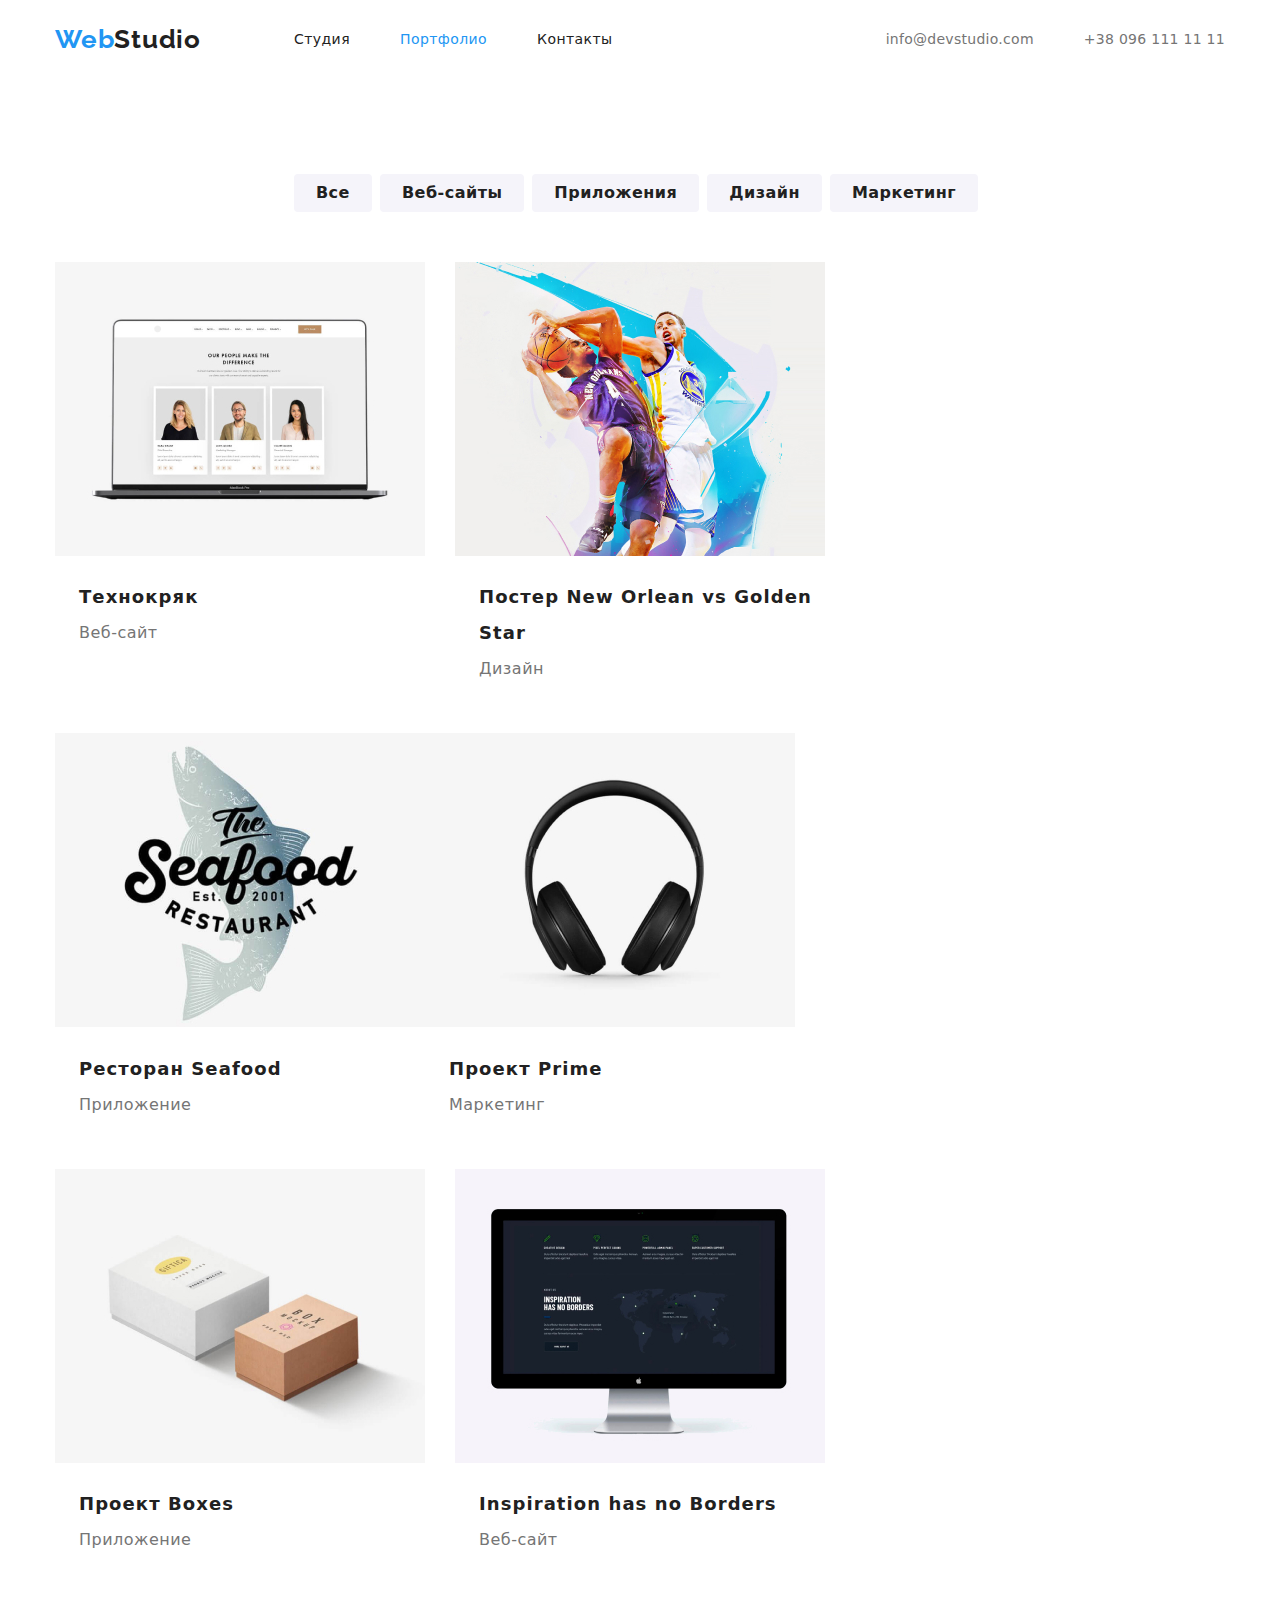
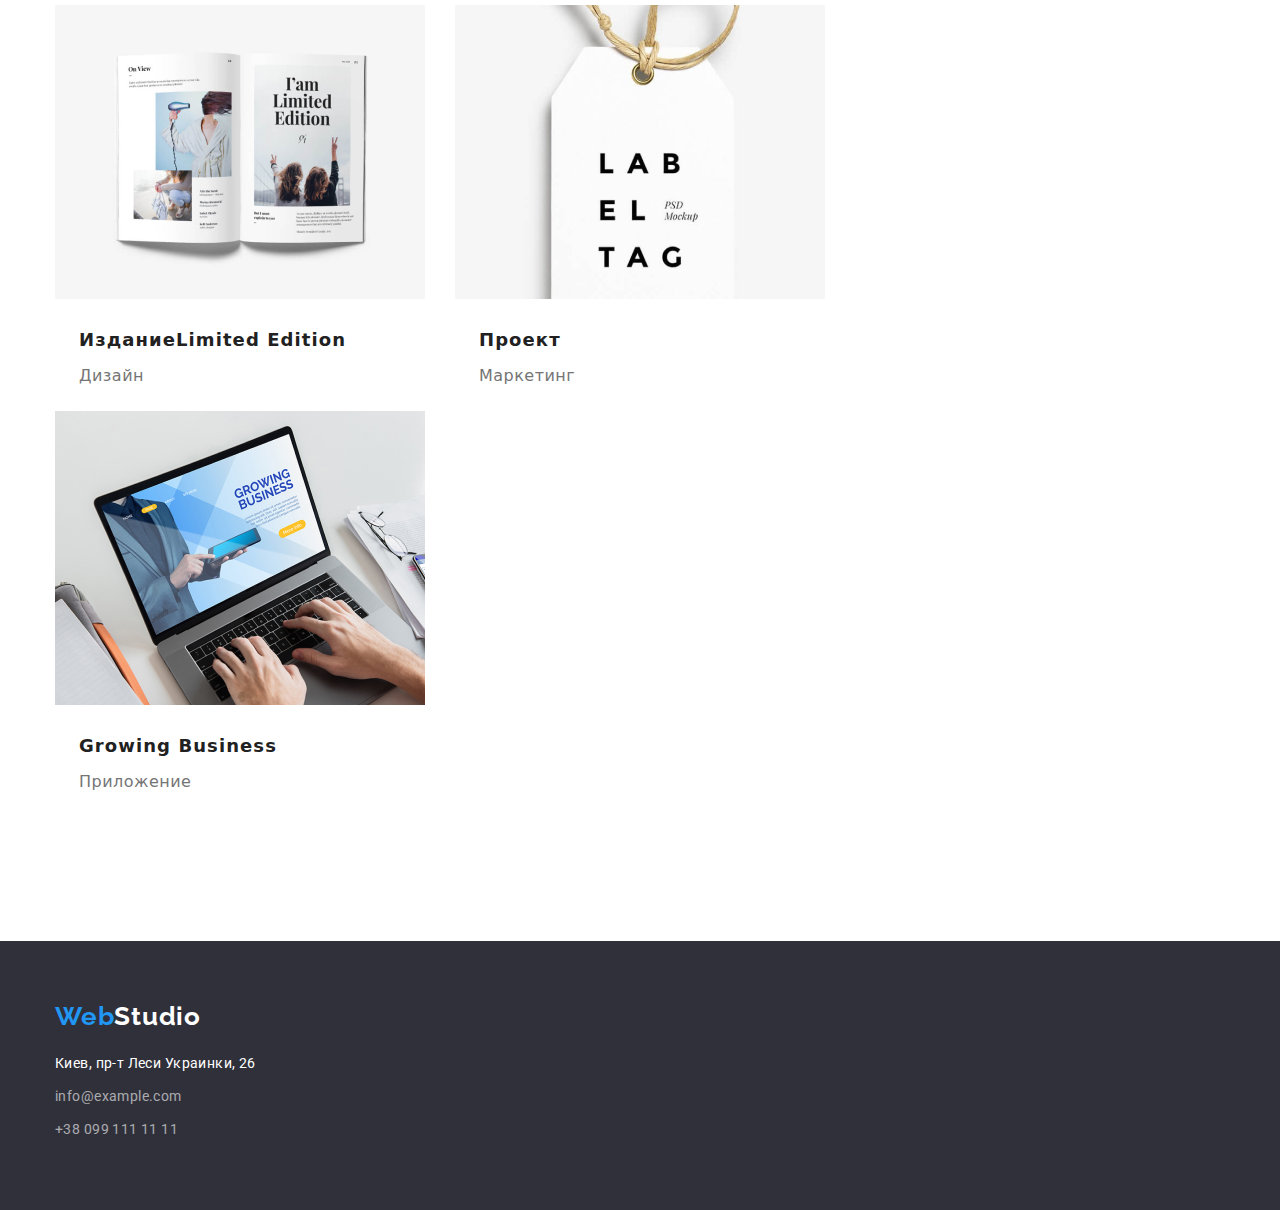
==== commit 666eabfb: "правки" ====
--- a/portfolio.html
+++ b/portfolio.html
@@ -1,132 +1,212 @@
 <!DOCTYPE html>
-<html lang="en">
-<head>
-    <meta charset="UTF-8">
-    <meta http-equiv="X-UA-Compatible" content="IE=edge">
-    <meta name="viewport" content="width=device-width, initial-scale=1.0">
+<html lang="ru">
+  <head>
+    <meta charset="UTF-8" />
+    <meta http-equiv="X-UA-Compatible" content="IE=edge" />
+    <meta name="viewport" content="width=device-width, initial-scale=1.0" />
     <title>Document</title>
-    <link rel="stylesheet" href="./css/styles.css">
-    <link rel="preconnect" href="https://fonts.googleapis.com">
-    <link rel="preconnect" href="https://fonts.gstatic.com" crossorigin>
-    <link href="https://fonts.googleapis.com/css2?family=Raleway:wght@700&family=Roboto:wght@400;500;700;900&display=swap"
-        rel="stylesheet">
-     <link rel="stylesheet" href="https://cdnjs.cloudflare.com/ajax/libs/modern-normalize/1.1.0/modern-normalize.min.css">
-</head>
-<body>
+    <link rel="stylesheet" href="./css/styles.css" />
+    <link
+      href="https://fonts.googleapis.com/css2?family=Raleway:wght@700&family=Roboto:wght@400;500;700;900&display=swap"
+      rel="stylesheet"
+    />
+    <link
+      rel="stylesheet"
+      href="https://cdnjs.cloudflare.com/ajax/libs/modern-normalize/1.1.0/modern-normalize.min.css"
+    />
+  </head>
+  <body>
     <!-- HEADER -->
     <header>
-        <div class="container header-container">
-            <nav class="nav">
-            <a href="" lang="en" class="logo link">Web<span class="studio">Studio</span></a>
-            <ul class="list header-list">
-                <li><a href="./index.html" class="nav-link link ">Студия</a></li>
-                <li><a href="" class="nav-link active link">Портфолио</a></li>
-                <li><a href="" class="nav-link link">Контакты</a></li>
-            </ul>
+      <div class="container header-container">
+        <nav class="nav">
+          <a href="" lang="en" class="logo link"
+            >Web<span class="studio">Studio</span></a
+          >
+          <ul class="list header-list">
+            <li><a href="./index.html" class="nav-link link">Студия</a></li>
+            <li><a href="" class="nav-link active link">Портфолио</a></li>
+            <li><a href="" class="nav-link link">Контакты</a></li>
+          </ul>
         </nav>
         <ul class="list header-contacts">
-            <li><a href="mailto:info@devstudio.com" lang="en" class="info link">info@devstudio.com</a></li>
-            <li><a href="tel:+380961111111" class="info link">+38 096 111 11 11</a></li>
+          <li>
+            <a href="mailto:info@devstudio.com" lang="en" class="info link"
+              >info@devstudio.com</a
+            >
+          </li>
+          <li>
+            <a href="tel:+380961111111" class="info link">+38 096 111 11 11</a>
+          </li>
         </ul>
-        </div>
+      </div>
     </header>
 
     <!-- MAIN -->
     <main>
-        <!-- PORTFOLIO -->
-        <section class="portfolio section">
-            <div class="container ">
-                <h1 hidden>Portfolio</h1>
-             <ul class="list buttons">
-                <li><button type="button" class="button" >Все</button></li>
-                <li><button type="button" class="button">Веб-сайты</button></li>
-                <li><button type="button" class="button">Приложения</button></li>
-                <li><button type="button" class="button">Дизайн</button></li>
-                <li><button type="button" class="button">Маркетинг</button></li>
-             </ul>
-             <ul class="list portfolio-list">
-                 <li class="portfolio-item">
-                     <a href="" class="link" > 
-                        <img src="./images/portfolio1.jpg" alt="Технокряк" width="370" class="portfolio-img">
-                        <h2 class="portfolio-header">Технокряк</h2>
-                        <p class="portfolio-text">Веб-сайт</p> 
-                    </a>
-                </li>
-                <li class="portfolio-item">
-                    <a href="" class="link">
-                        <img src="./images/portfolio2.jpg" alt="Постер New Orlean vs Golden Star" width="370" class="portfolio-img">
-                        <h2 class="portfolio-header">Постер <span lang="en">New Orlean vs Golden Star</span></h2>
-                        <p class="portfolio-text">Дизайн</p>
-                    </a>
-                </li>
-                <li class="portfolio-item">
-                    <a href="" class="link">
-                        <img src="./images/portfolio3.jpg" alt="Ресторан Seafood" width="370" class="portfolio-img">
-                        <h2 class="portfolio-header">Ресторан <span lang="en">Seafood</span></h2>
-                        <p class="portfolio-text">Приложение</p>
-                    </a>
-                </li>
-                <li class="portfolio-item">
-                    <a href="" class="link">
-                        <img src="./images/portfolio4.jpg" alt="Проект Prime " width="370" class="portfolio-img">
-                        <h2 class="portfolio-header">Проект <span lang="en">Prime</span></h2>
-                        <p class="portfolio-text">Маркетинг</p>
-                    </a>
-                </li>
-                <li class="portfolio-item">
-                    <a href=""class="link">
-                        <img src="./images/portfolio5.jpg" alt="Проект Boxes" width="370" class="portfolio-img">
-                        <h2 class="portfolio-header">Проект <span lang="en">Boxes</span></h2>
-                        <p class="portfolio-text">Приложение</p>
-                    </a>
-                </li>
-                <li class="portfolio-item">
-                    <a href="" class="link">
-                        <img src="./images/portfolio6.jpg" lang="en" alt="Inspiration has no Borders" width="370" class="portfolio-img">
-                        <h2 class="portfolio-header">Inspiration has no Borders</h2>
-                        <p class="portfolio-text">Веб-сайт</p>
-                    </a>
-                </li>
-                <li class="portfolio-item">
-                    <a href="" class="link">
-                        <img src="./images/portfolio7.jpg" alt="Издание Limited Edition" width="370" class="portfolio-img">
-                        <h2 class="portfolio-header"> Издание<span lang="en">Limited Edition</span></h2>
-                        <p class="portfolio-text">Дизайн</p>
-                    </a>
-                </li>
-                <li class="portfolio-item">
-                    <a href="" class="link">
-                        <img src="./images/portfolio8.jpg" alt="Проект LAB</span>" width="370" class="portfolio-img">
-                        <h2 class="portfolio-header">Проект <span lang="en"></h2>
-                        <p class="portfolio-text">Маркетинг</p>
-                    </a>
-                </li>
-                <li class="portfolio-item">
-                    <a href="" class="link">
-                        <img src="./images/portfolio9.jpg" lang="en" alt="Growing Business" width="370" class="portfolio-img">
-                        <h2 class="portfolio-header">Growing Business</h2>
-                        <p class="portfolio-text">Приложение</p>
-                    </a>
-                </li>
-                 
-                 
-             </ul>
-            </div>
-        </section>
+      <!-- PORTFOLIO -->
+      <section class="portfolio section">
+        <div class="container">
+          <h1 hidden>Portfolio</h1>
+          <ul class="list buttons">
+            <li><button type="button" class="button">Все</button></li>
+            <li><button type="button" class="button">Веб-сайты</button></li>
+            <li><button type="button" class="button">Приложения</button></li>
+            <li><button type="button" class="button">Дизайн</button></li>
+            <li><button type="button" class="button">Маркетинг</button></li>
+          </ul>
+          <ul class="list portfolio-list">
+            <li class="portfolio-item">
+              <a href="" class="link">
+                <img
+                  src="./images/portfolio1.jpg"
+                  alt="Технокряк"
+                  width="370"
+                  class="portfolio-img"
+                />
+                <h2 class="portfolio-header">Технокряк</h2>
+                <p class="portfolio-text">Веб-сайт</p>
+              </a>
+            </li>
+            <li class="portfolio-item">
+              <a href="" class="link">
+                <img
+                  src="./images/portfolio2.jpg"
+                  alt="Постер New Orlean vs Golden Star"
+                  width="370"
+                  class="portfolio-img"
+                />
+                <h2 class="portfolio-header">
+                  Постер <span lang="en">New Orlean vs Golden Star</span>
+                </h2>
+                <p class="portfolio-text">Дизайн</p>
+              </a>
+            </li>
+            <li class="portfolio-item">
+              <a href="" class="link">
+                <img
+                  src="./images/portfolio3.jpg"
+                  alt="Ресторан Seafood"
+                  width="370"
+                  class="portfolio-img"
+                />
+                <h2 class="portfolio-header">
+                  Ресторан <span lang="en">Seafood</span>
+                </h2>
+                <p class="portfolio-text">Приложение</p>
+              </a>
+            </li>
+            <li class="portfolio-item">
+              <a href="" class="link">
+                <img
+                  src="./images/portfolio4.jpg"
+                  alt="Проект Prime "
+                  width="370"
+                  class="portfolio-img"
+                />
+                <h2 class="portfolio-header">
+                  Проект <span lang="en">Prime</span>
+                </h2>
+                <p class="portfolio-text">Маркетинг</p>
+              </a>
+            </li>
+            <li class="portfolio-item">
+              <a href="" class="link">
+                <img
+                  src="./images/portfolio5.jpg"
+                  alt="Проект Boxes"
+                  width="370"
+                  class="portfolio-img"
+                />
+                <h2 class="portfolio-header">
+                  Проект <span lang="en">Boxes</span>
+                </h2>
+                <p class="portfolio-text">Приложение</p>
+              </a>
+            </li>
+            <li class="portfolio-item">
+              <a href="" class="link">
+                <img
+                  src="./images/portfolio6.jpg"
+                  lang="en"
+                  alt="Inspiration has no Borders"
+                  width="370"
+                  class="portfolio-img"
+                />
+                <h2 class="portfolio-header">Inspiration has no Borders</h2>
+                <p class="portfolio-text">Веб-сайт</p>
+              </a>
+            </li>
+            <li class="portfolio-item">
+              <a href="" class="link">
+                <img
+                  src="./images/portfolio7.jpg"
+                  alt="Издание Limited Edition"
+                  width="370"
+                  class="portfolio-img"
+                />
+                <h2 class="portfolio-header">
+                  Издание<span lang="en">Limited Edition</span>
+                </h2>
+                <p class="portfolio-text">Дизайн</p>
+              </a>
+            </li>
+            <li class="portfolio-item">
+              <a href="" class="link">
+                <img
+                  src="./images/portfolio8.jpg"
+                  alt="Проект LAB</span>"
+                  width="370"
+                  class="portfolio-img"
+                />
+                <h2 class="portfolio-header">Проект</h2>
+                <p class="portfolio-text">Маркетинг</p>
+              </a>
+            </li>
+            <li class="portfolio-item">
+              <a href="" class="link">
+                <img
+                  src="./images/portfolio9.jpg"
+                  lang="en"
+                  alt="Growing Business"
+                  width="370"
+                  class="portfolio-img"
+                />
+                <h2 class="portfolio-header">Growing Business</h2>
+                <p class="portfolio-text">Приложение</p>
+              </a>
+            </li>
+          </ul>
+        </div>
+      </section>
     </main>
 
-<!-- FOOTER -->
+    <!-- FOOTER -->
     <footer>
-        <div class="container small-container">
-            <a href="" lang="en" class="logo logo-bottom link">Web<span class="studio-bottom">Studio</span></a>
+      <div class="container small-container">
+        <a href="" lang="en" class="logo logo-bottom link"
+          >Web<span class="studio-bottom">Studio</span></a
+        >
         <address>
-            <ul class="list footer-list">
-                <li><a href="" class="footer-link address link">Киев, пр-т Леси Украинки, 26</a></li>
-                <li><a href="mailto:info@example.com" class="footer-link link">info@example.com</a></li>
-                <li><a href="tel:+380991111111" class="footer-link link">+38 099 111 11 11</a></li>
-            </ul>
+          <ul class="list footer-list">
+            <li>
+              <a href="" class="footer-link address link"
+                >Киев, пр-т Леси Украинки, 26</a
+              >
+            </li>
+            <li>
+              <a href="mailto:info@example.com" class="footer-link link"
+                >info@example.com</a
+              >
+            </li>
+            <li>
+              <a href="tel:+380991111111" class="footer-link link"
+                >+38 099 111 11 11</a
+              >
+            </li>
+          </ul>
         </address>
-        </div>
+      </div>
     </footer>
-</body>
-</html>+  </body>
+</html>
--- a/css/styles.css
+++ b/css/styles.css
@@ -7,6 +7,7 @@
   --background-accent: #2f303a;
   --background-grey: #f5f4fa;
   --grey: rgba(255, 255, 255, 0.6);
+  --border: #ececec;
 }
 body {
   font-family: "Roboto", sans-serif;
@@ -35,9 +36,9 @@
 
 .container {
   margin: 0 auto;
-  width: 1230px;
-  padding-left: 15px;
-  padding-right: 15px;
+  width: 1170px;
+  /* padding-left: 15px;
+  padding-right: 15px; */
 }
 /* Секції */
 .section-padding {
@@ -53,10 +54,14 @@
   padding-top: 94px;
 }
 /* Header */
+.header {
+  border-bottom: 1px solid var(--border);
+}
 .header-container {
   margin-top: 24px;
   margin-bottom: 25px;
 }
+
 .logo {
   margin-right: 93px;
 
@@ -81,10 +86,13 @@
 .header-list > li:last-child {
   margin-right: auto;
 }
+.header-list .link {
+  padding-bottom: 32px;
+  padding-top: 32px;
+}
 .header-contacts {
   display: flex;
   align-items: center;
-  margin-left: 331px;
 }
 .header-contacts > li:not(:last-child) {
   margin-right: 50px;
@@ -92,6 +100,7 @@
 
 .header-container {
   display: flex;
+  justify-content: space-between;
 }
 .nav {
   display: flex;
@@ -127,7 +136,7 @@
   text-align: center;
 }
 .hero-title {
-  padding-bottom: 30px;
+  margin-bottom: 30px;
 
   font-weight: 900;
   font-size: 44px;
@@ -223,8 +232,6 @@
   letter-spacing: 0.03em;
 }
 .team-text {
-  padding-bottom: 30px;
-
   font-size: 16px;
   line-height: 1.19;
   letter-spacing: 0.03em;
@@ -233,7 +240,7 @@
 
 .team-icon {
   width: 270px;
-
+  padding-bottom: 30px;
   text-align: center;
   background-color: var(--main-background);
   box-shadow: 0px 1px 3px rgba(0, 0, 0, 0.12), 0px 1px 1px rgba(0, 0, 0, 0.14),
@@ -255,7 +262,7 @@
   padding-bottom: 60px;
 }
 .logo-bottom {
-  display: inline-block;
+  display: block;
   margin-bottom: 20px;
 }
 .footer-link {
@@ -267,7 +274,8 @@
   letter-spacing: 0.03em;
   color: var(--grey);
 }
-footer-list:not(:last-child) {
+.footer-link {
+  display: inline-block;
   margin-bottom: 9px;
 }
 
@@ -304,12 +312,14 @@
   background-color: var(--accent-text);
 }
 .buttons {
-  margin-bottom: 34px;
+  margin-bottom: 50px;
   display: flex;
   justify-content: center;
 }
 .button {
   padding: 6px 22px;
+}
+.buttons > li {
   margin-right: 8px;
 }
 
@@ -327,9 +337,11 @@
 }
 .portfolio-item:nth-child(3n) {
   margin-right: 0px;
+  padding-right: 0px;
 }
 .portfolio-item:nth-last-child(-n + 3) {
-  margin-bottom: 0;
+  margin-bottom: 0px;
+  padding-right: 0px;
 }
 .portfolio-header {
   margin-left: 24px;
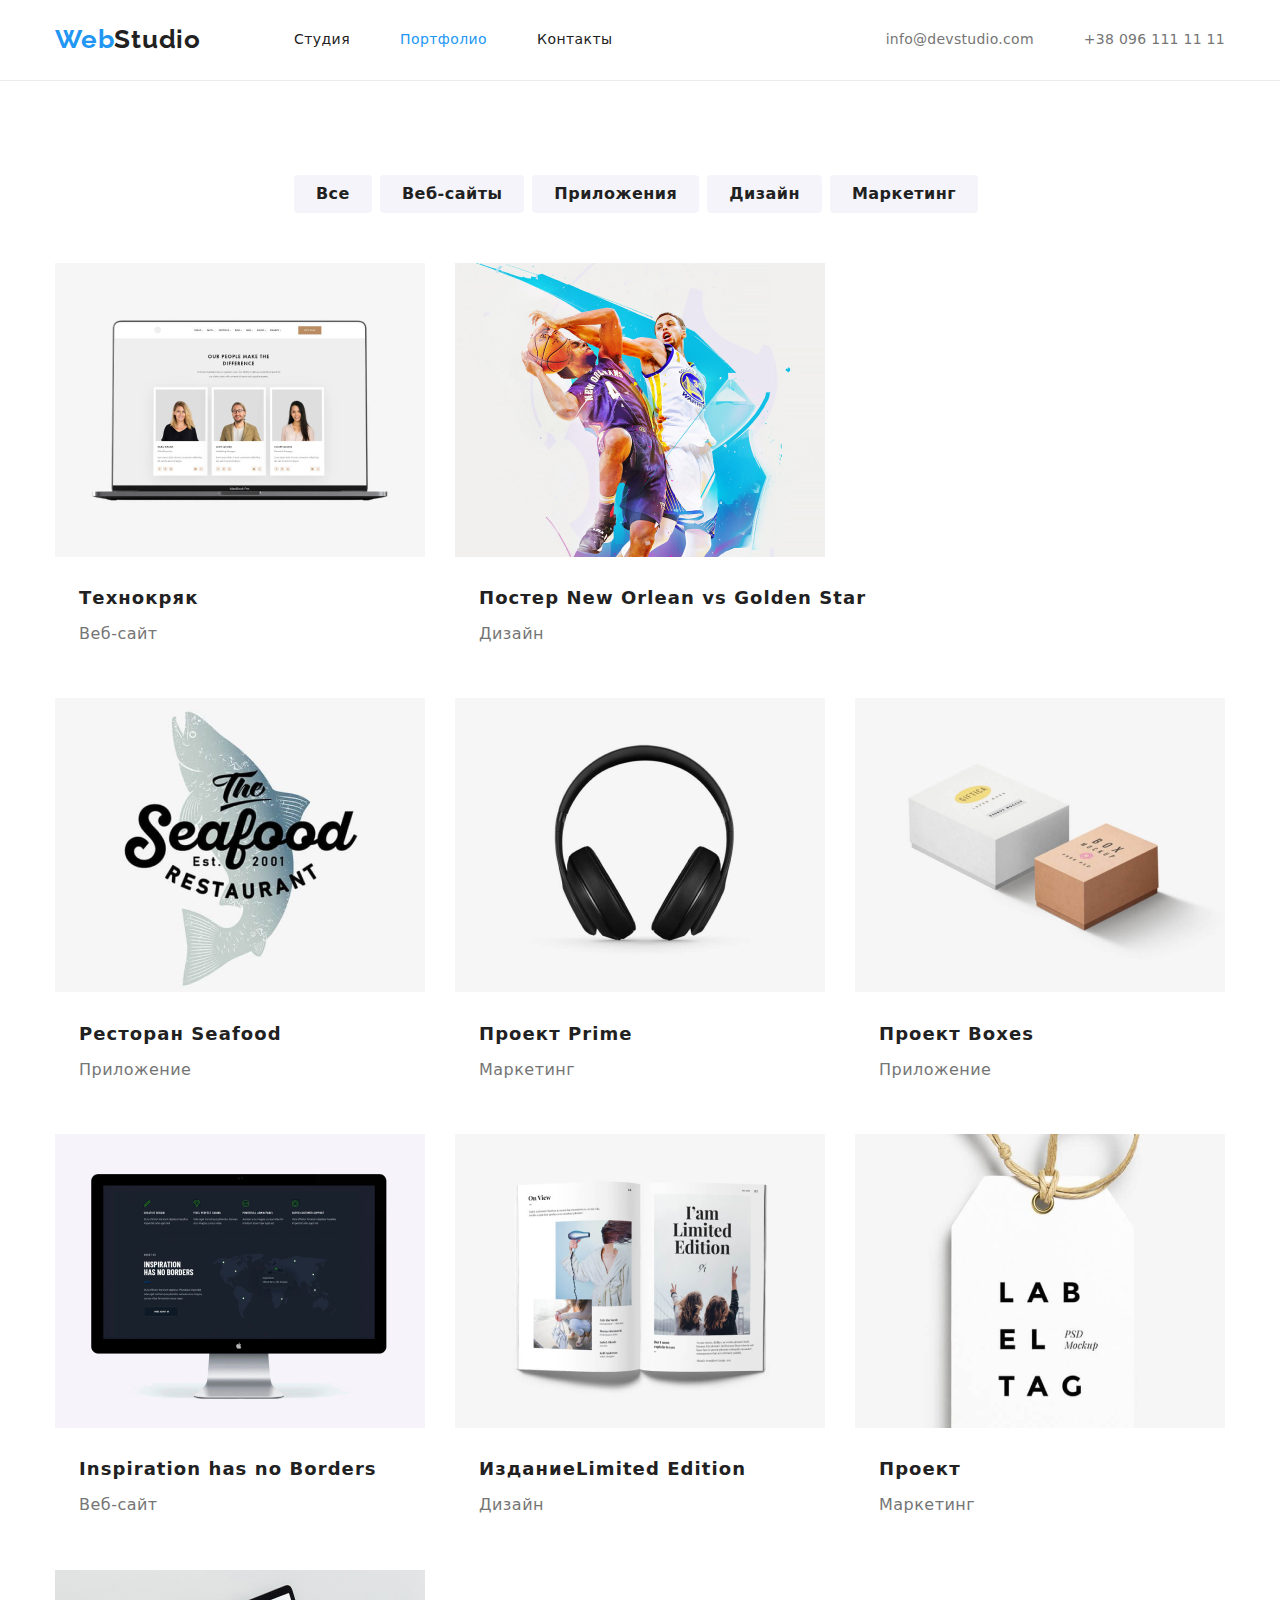
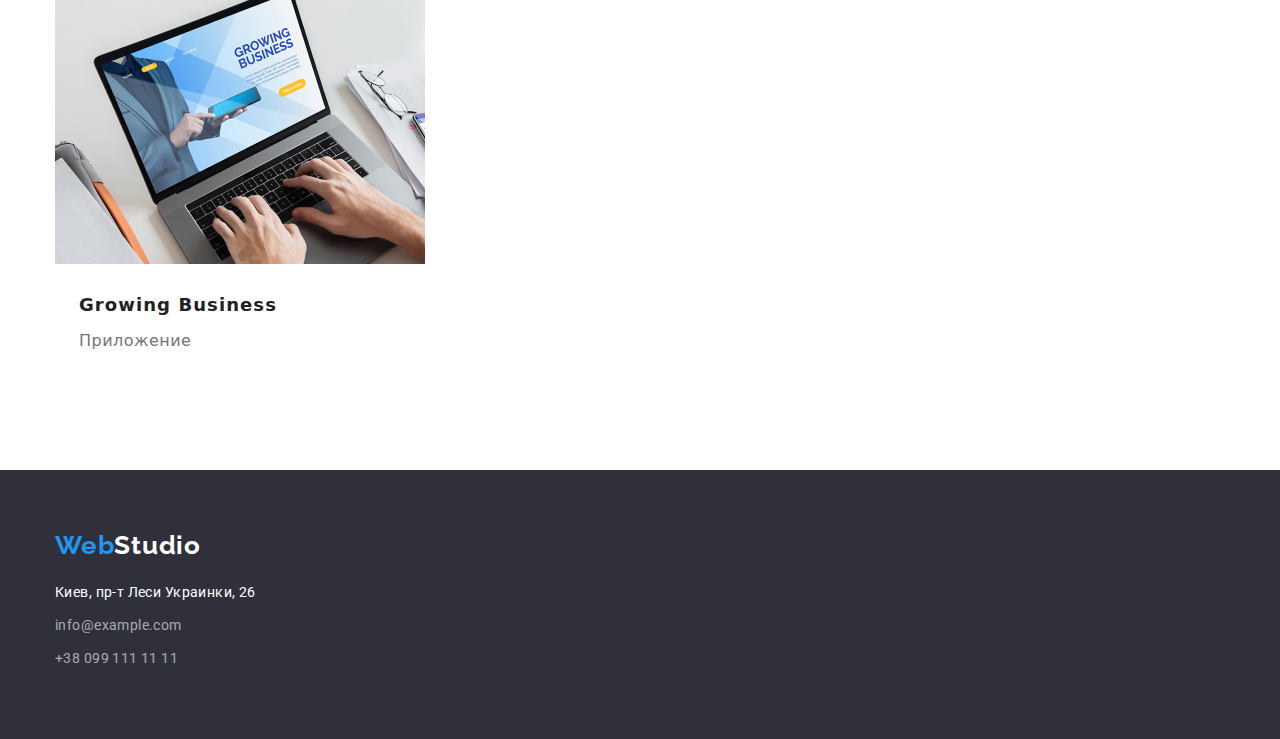
==== commit 2060ed54: "правки" ====
--- a/portfolio.html
+++ b/portfolio.html
@@ -64,10 +64,13 @@
                   width="370"
                   class="portfolio-img"
                 />
-                <h2 class="portfolio-header">Технокряк</h2>
-                <p class="portfolio-text">Веб-сайт</p>
-              </a>
-            </li>
+                <div class="portfolio-content">
+                  <h2 class="portfolio-header">Технокряк</h2>
+                  <p class="portfolio-text">Веб-сайт</p>
+                </div>
+              </a>
+            </li>
+
             <li class="portfolio-item">
               <a href="" class="link">
                 <img
@@ -76,12 +79,15 @@
                   width="370"
                   class="portfolio-img"
                 />
-                <h2 class="portfolio-header">
-                  Постер <span lang="en">New Orlean vs Golden Star</span>
-                </h2>
-                <p class="portfolio-text">Дизайн</p>
-              </a>
-            </li>
+                <div class="portfolio-content">
+                  <h2 class="portfolio-header">
+                    Постер <span lang="en">New Orlean vs Golden Star</span>
+                  </h2>
+                  <p class="portfolio-text">Дизайн</p>
+                </div>
+              </a>
+            </li>
+
             <li class="portfolio-item">
               <a href="" class="link">
                 <img
@@ -90,12 +96,15 @@
                   width="370"
                   class="portfolio-img"
                 />
-                <h2 class="portfolio-header">
-                  Ресторан <span lang="en">Seafood</span>
-                </h2>
-                <p class="portfolio-text">Приложение</p>
-              </a>
-            </li>
+                <div class="portfolio-content">
+                  <h2 class="portfolio-header">
+                    Ресторан <span lang="en">Seafood</span>
+                  </h2>
+                  <p class="portfolio-text">Приложение</p>
+                </div>
+              </a>
+            </li>
+
             <li class="portfolio-item">
               <a href="" class="link">
                 <img
@@ -104,12 +113,15 @@
                   width="370"
                   class="portfolio-img"
                 />
-                <h2 class="portfolio-header">
-                  Проект <span lang="en">Prime</span>
-                </h2>
-                <p class="portfolio-text">Маркетинг</p>
-              </a>
-            </li>
+                <div class="portfolio-content">
+                  <h2 class="portfolio-header">
+                    Проект <span lang="en">Prime</span>
+                  </h2>
+                  <p class="portfolio-text">Маркетинг</p>
+                </div>
+              </a>
+            </li>
+
             <li class="portfolio-item">
               <a href="" class="link">
                 <img
@@ -118,10 +130,12 @@
                   width="370"
                   class="portfolio-img"
                 />
-                <h2 class="portfolio-header">
-                  Проект <span lang="en">Boxes</span>
-                </h2>
-                <p class="portfolio-text">Приложение</p>
+                <div class="portfolio-content">
+                  <h2 class="portfolio-header">
+                    Проект <span lang="en">Boxes</span>
+                  </h2>
+                  <p class="portfolio-text">Приложение</p>
+                </div>
               </a>
             </li>
             <li class="portfolio-item">
@@ -133,8 +147,10 @@
                   width="370"
                   class="portfolio-img"
                 />
-                <h2 class="portfolio-header">Inspiration has no Borders</h2>
-                <p class="portfolio-text">Веб-сайт</p>
+                <div class="portfolio-content">
+                  <h2 class="portfolio-header">Inspiration has no Borders</h2>
+                  <p class="portfolio-text">Веб-сайт</p>
+                </div>
               </a>
             </li>
             <li class="portfolio-item">
@@ -145,10 +161,12 @@
                   width="370"
                   class="portfolio-img"
                 />
-                <h2 class="portfolio-header">
-                  Издание<span lang="en">Limited Edition</span>
-                </h2>
-                <p class="portfolio-text">Дизайн</p>
+                <div class="portfolio-content">
+                  <h2 class="portfolio-header">
+                    Издание<span lang="en">Limited Edition</span>
+                  </h2>
+                  <p class="portfolio-text">Дизайн</p>
+                </div>
               </a>
             </li>
             <li class="portfolio-item">
@@ -159,8 +177,10 @@
                   width="370"
                   class="portfolio-img"
                 />
-                <h2 class="portfolio-header">Проект</h2>
-                <p class="portfolio-text">Маркетинг</p>
+                <div class="portfolio-content">
+                  <h2 class="portfolio-header">Проект</h2>
+                  <p class="portfolio-text">Маркетинг</p>
+                </div>
               </a>
             </li>
             <li class="portfolio-item">
@@ -172,8 +192,10 @@
                   width="370"
                   class="portfolio-img"
                 />
-                <h2 class="portfolio-header">Growing Business</h2>
-                <p class="portfolio-text">Приложение</p>
+                <div class="portfolio-content">
+                  <h2 class="portfolio-header">Growing Business</h2>
+                  <p class="portfolio-text">Приложение</p>
+                </div>
               </a>
             </li>
           </ul>
--- a/css/styles.css
+++ b/css/styles.css
@@ -54,7 +54,7 @@
   padding-top: 94px;
 }
 /* Header */
-.header {
+header {
   border-bottom: 1px solid var(--border);
 }
 .header-container {
@@ -225,6 +225,7 @@
 }
 .team-name {
   margin-bottom: 10px;
+
   font-weight: 500;
   font-size: 16px;
   line-height: 1.19;
@@ -237,10 +238,12 @@
   letter-spacing: 0.03em;
   color: var(--main-text);
 }
-
+.team-content {
+  padding: 30px;
+}
 .team-icon {
   width: 270px;
-  padding-bottom: 30px;
+  /* padding-bottom: 30px; */
   text-align: center;
   background-color: var(--main-background);
   box-shadow: 0px 1px 3px rgba(0, 0, 0, 0.12), 0px 1px 1px rgba(0, 0, 0, 0.14),
@@ -250,9 +253,7 @@
 .team-icon:not(:last-child) {
   margin-right: 30px;
 }
-.team-icon > img {
-  margin-bottom: 30px;
-}
+
 /* FOOTER */
 footer {
   background-color: var(--background-accent);
@@ -327,24 +328,18 @@
   display: flex;
   flex-wrap: wrap;
 
+  margin-right: -30px;
+  margin-bottom: -30px;
+}
+.portfolio-item {
+  /* width: 370px; */
+  width: calc(100% / 3-30px);
   margin-right: 30px;
   margin-bottom: 30px;
 }
-.portfolio-item {
-  width: 370px;
-  margin-right: 30px;
-  margin-bottom: 30px;
-}
-.portfolio-item:nth-child(3n) {
-  margin-right: 0px;
-  padding-right: 0px;
-}
-.portfolio-item:nth-last-child(-n + 3) {
-  margin-bottom: 0px;
-  padding-right: 0px;
-}
+
 .portfolio-header {
-  margin-left: 24px;
+  /* margin-left: 24px; */
   margin-bottom: 4px;
 
   font-weight: 700;
@@ -354,14 +349,13 @@
   color: var(--headers-text);
 }
 .portfolio-text {
-  margin-left: 24px;
-  margin-bottom: 20px;
-
   font-size: 16px;
   line-height: 1.8;
   color: var(--main-text);
   letter-spacing: 0.03em;
 }
-.portfolio-img {
-  margin-bottom: 20px;
-}
+.portfolio-content {
+  padding-top: 20px;
+  padding-bottom: 20px;
+  padding-left: 24px;
+}
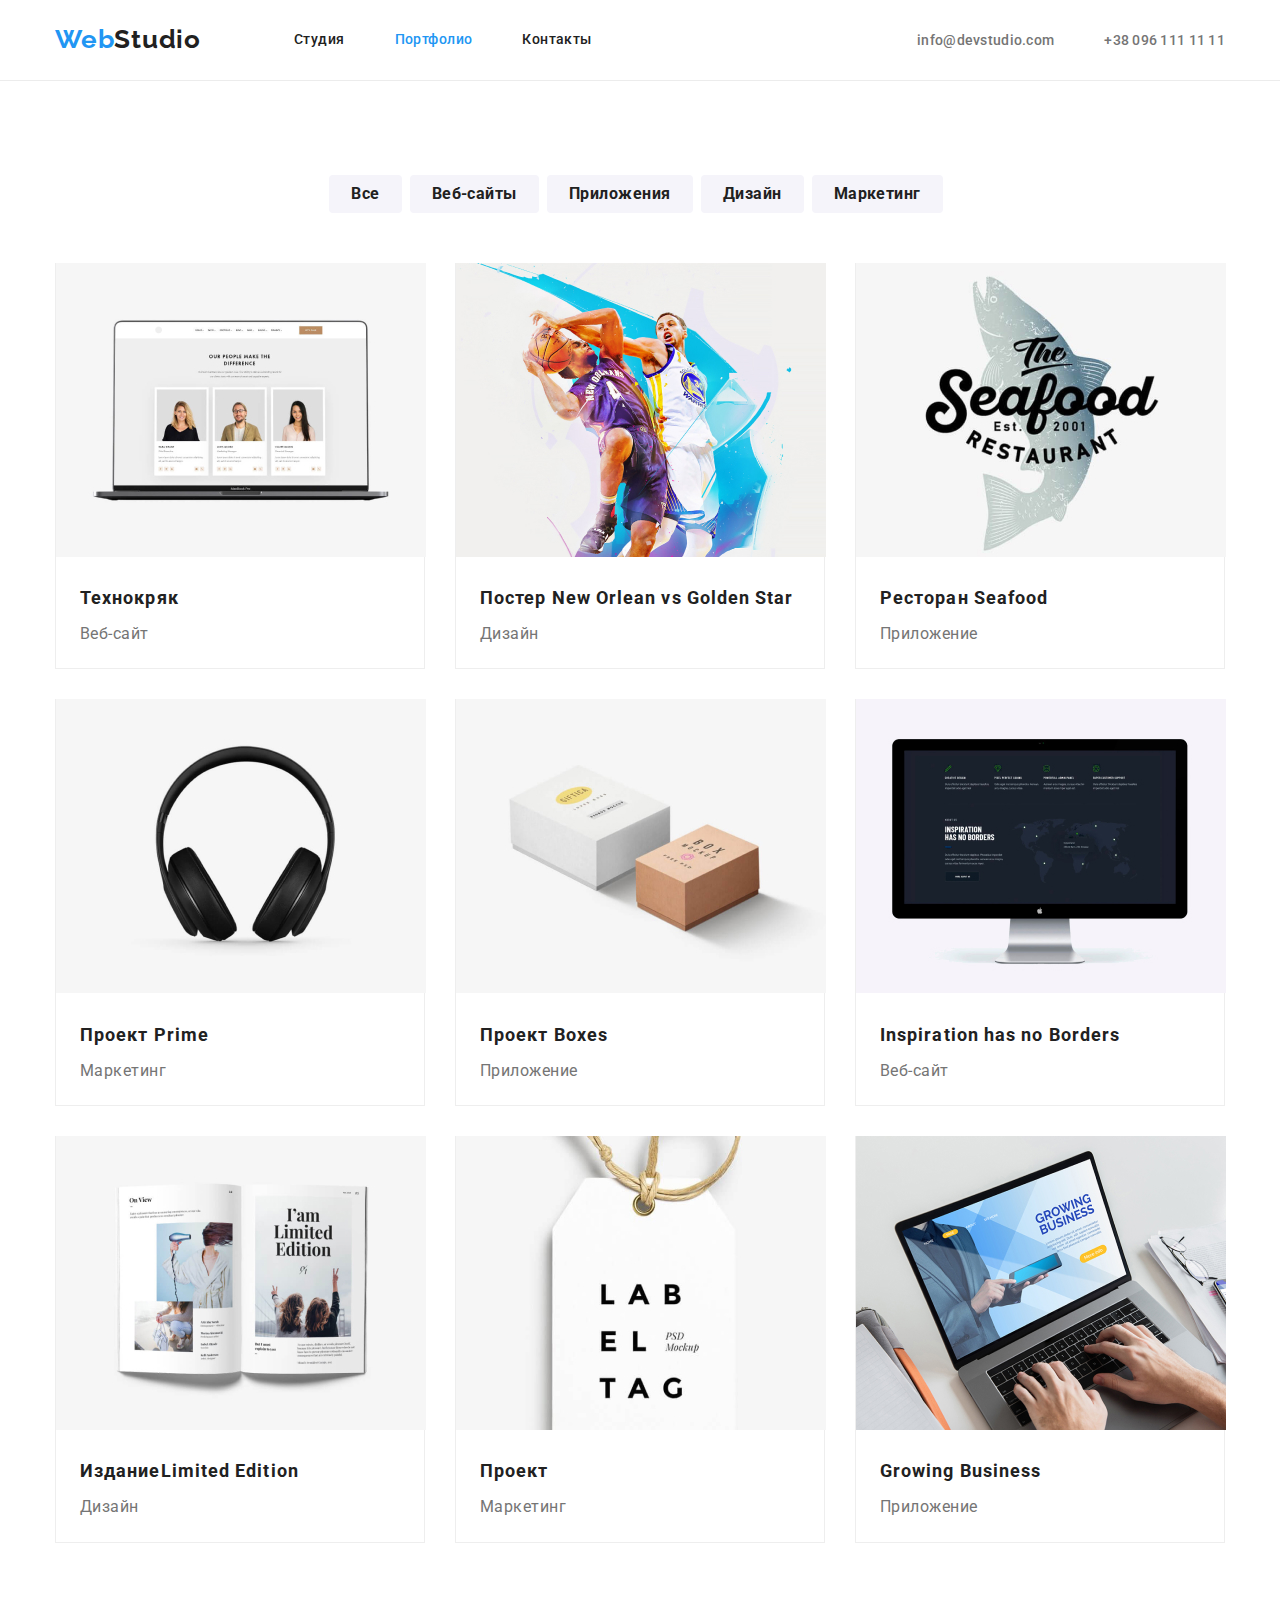
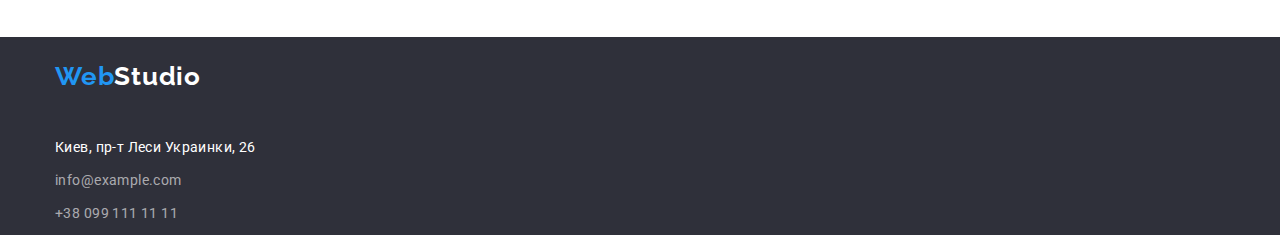
==== commit 2a20f398: "Правки" ====
--- a/portfolio.html
+++ b/portfolio.html
@@ -5,14 +5,16 @@
     <meta http-equiv="X-UA-Compatible" content="IE=edge" />
     <meta name="viewport" content="width=device-width, initial-scale=1.0" />
     <title>Document</title>
+    <link
+      rel="stylesheet"
+      href="https://cdnjs.cloudflare.com/ajax/libs/modern-normalize/1.1.0/modern-normalize.min.css"
+    />
     <link rel="stylesheet" href="./css/styles.css" />
+    <link rel="preconnect" href="https://fonts.googleapis.com" />
+    <link rel="preconnect" href="https://fonts.gstatic.com" crossorigin />
     <link
       href="https://fonts.googleapis.com/css2?family=Raleway:wght@700&family=Roboto:wght@400;500;700;900&display=swap"
       rel="stylesheet"
-    />
-    <link
-      rel="stylesheet"
-      href="https://cdnjs.cloudflare.com/ajax/libs/modern-normalize/1.1.0/modern-normalize.min.css"
     />
   </head>
   <body>
--- a/css/styles.css
+++ b/css/styles.css
@@ -36,9 +36,9 @@
 
 .container {
   margin: 0 auto;
-  width: 1170px;
-  /* padding-left: 15px;
-  padding-right: 15px; */
+  width: 1200px;
+  padding-left: 15px;
+  padding-right: 15px;
 }
 /* Секції */
 .section-padding {
@@ -57,13 +57,12 @@
 header {
   border-bottom: 1px solid var(--border);
 }
-.header-container {
-  margin-top: 24px;
-  margin-bottom: 25px;
-}
 
 .logo {
   margin-right: 93px;
+  display: block;
+  padding-bottom: 24px;
+  padding-top: 24px;
 
   font-family: "Raleway", sans-serif;
   font-weight: 700;
@@ -89,6 +88,7 @@
 .header-list .link {
   padding-bottom: 32px;
   padding-top: 32px;
+  display: block;
 }
 .header-contacts {
   display: flex;
@@ -253,12 +253,18 @@
 .team-icon:not(:last-child) {
   margin-right: 30px;
 }
+.team-icon > img {
+  display: block;
+  max-width: 100%;
+  width: auto;
+}
 
 /* FOOTER */
 footer {
   background-color: var(--background-accent);
 }
-.small-container {
+
+.footer {
   padding-top: 60px;
   padding-bottom: 60px;
 }
@@ -332,10 +338,13 @@
   margin-bottom: -30px;
 }
 .portfolio-item {
-  /* width: 370px; */
+  width: 370px;
   width: calc(100% / 3-30px);
   margin-right: 30px;
   margin-bottom: 30px;
+  border-bottom: 1px solid #eeeeee;
+  border-right: 1px solid #eeeeee;
+  border-left: 1px solid #eeeeee;
 }
 
 .portfolio-header {
@@ -358,4 +367,5 @@
   padding-top: 20px;
   padding-bottom: 20px;
   padding-left: 24px;
-}
+  padding-right: 24px;
+}
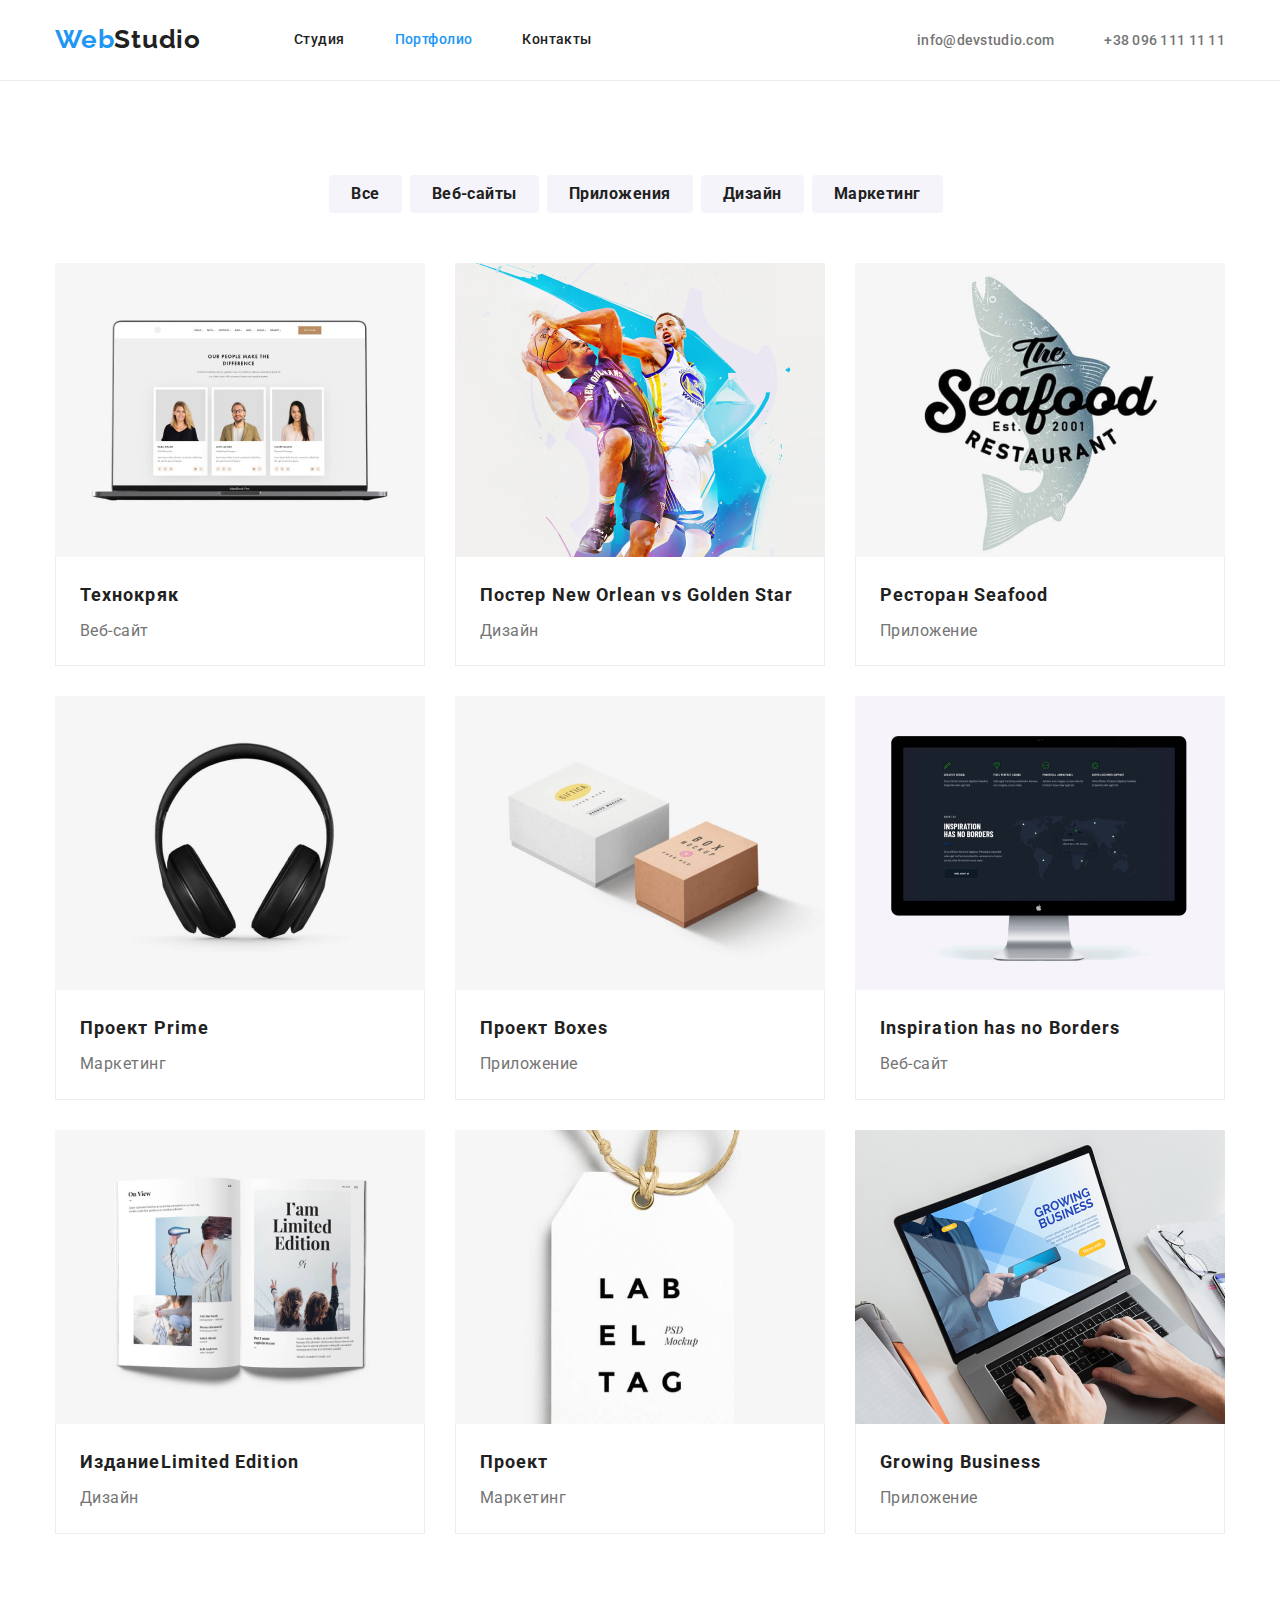
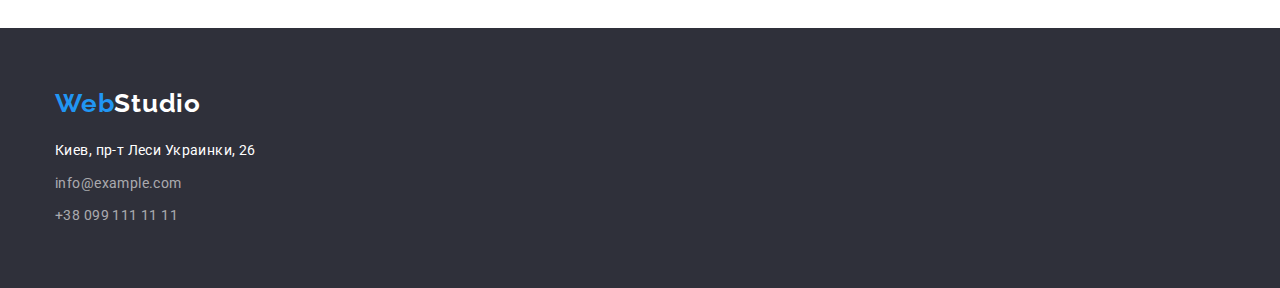
==== commit da51c79b: "правки html css" ====
--- a/portfolio.html
+++ b/portfolio.html
@@ -206,24 +206,24 @@
     </main>
 
     <!-- FOOTER -->
-    <footer>
-      <div class="container small-container">
-        <a href="" lang="en" class="logo logo-bottom link"
+    <footer class="footer">
+      <div class="container">
+        <a href="" lang="en" class="logo logo-bottom"
           >Web<span class="studio-bottom">Studio</span></a
         >
-        <address>
+        <address class="address-tag">
           <ul class="list footer-list">
-            <li>
+            <li class="footer-item">
               <a href="" class="footer-link address link"
                 >Киев, пр-т Леси Украинки, 26</a
               >
             </li>
-            <li>
-              <a href="mailto:info@example.com" class="footer-link link"
+            <li class="footer-item">
+              <a href="mailto:info@example.com " class="footer-link link"
                 >info@example.com</a
               >
             </li>
-            <li>
+            <li class="footer-item">
               <a href="tel:+380991111111" class="footer-link link"
                 >+38 099 111 11 11</a
               >
--- a/css/styles.css
+++ b/css/styles.css
@@ -97,6 +97,10 @@
 .header-contacts > li:not(:last-child) {
   margin-right: 50px;
 }
+.header-contacts .link {
+  padding-bottom: 32px;
+  padding-top: 32px;
+}
 
 .header-container {
   display: flex;
@@ -268,9 +272,14 @@
   padding-top: 60px;
   padding-bottom: 60px;
 }
+.address-tag {
+  font-family: inherit;
+}
 .logo-bottom {
   display: block;
   margin-bottom: 20px;
+  padding: 0;
+  margin-right: 0;
 }
 .footer-link {
   font-weight: 400;
@@ -283,7 +292,13 @@
 }
 .footer-link {
   display: inline-block;
+}
+
+.footer-item {
   margin-bottom: 9px;
+}
+.footer-item:last-child {
+  margin-bottom: 0px;
 }
 
 .footer-link:hover,
@@ -339,12 +354,13 @@
 }
 .portfolio-item {
   width: 370px;
-  width: calc(100% / 3-30px);
+  width: calc(100% / 3 -30px);
   margin-right: 30px;
   margin-bottom: 30px;
-  border-bottom: 1px solid #eeeeee;
-  border-right: 1px solid #eeeeee;
-  border-left: 1px solid #eeeeee;
+}
+.portfolio-img {
+  display: block;
+  max-width: 100%;
 }
 
 .portfolio-header {
@@ -368,4 +384,7 @@
   padding-bottom: 20px;
   padding-left: 24px;
   padding-right: 24px;
-}
+  border-bottom: 1px solid #eeeeee;
+  border-right: 1px solid #eeeeee;
+  border-left: 1px solid #eeeeee;
+}
